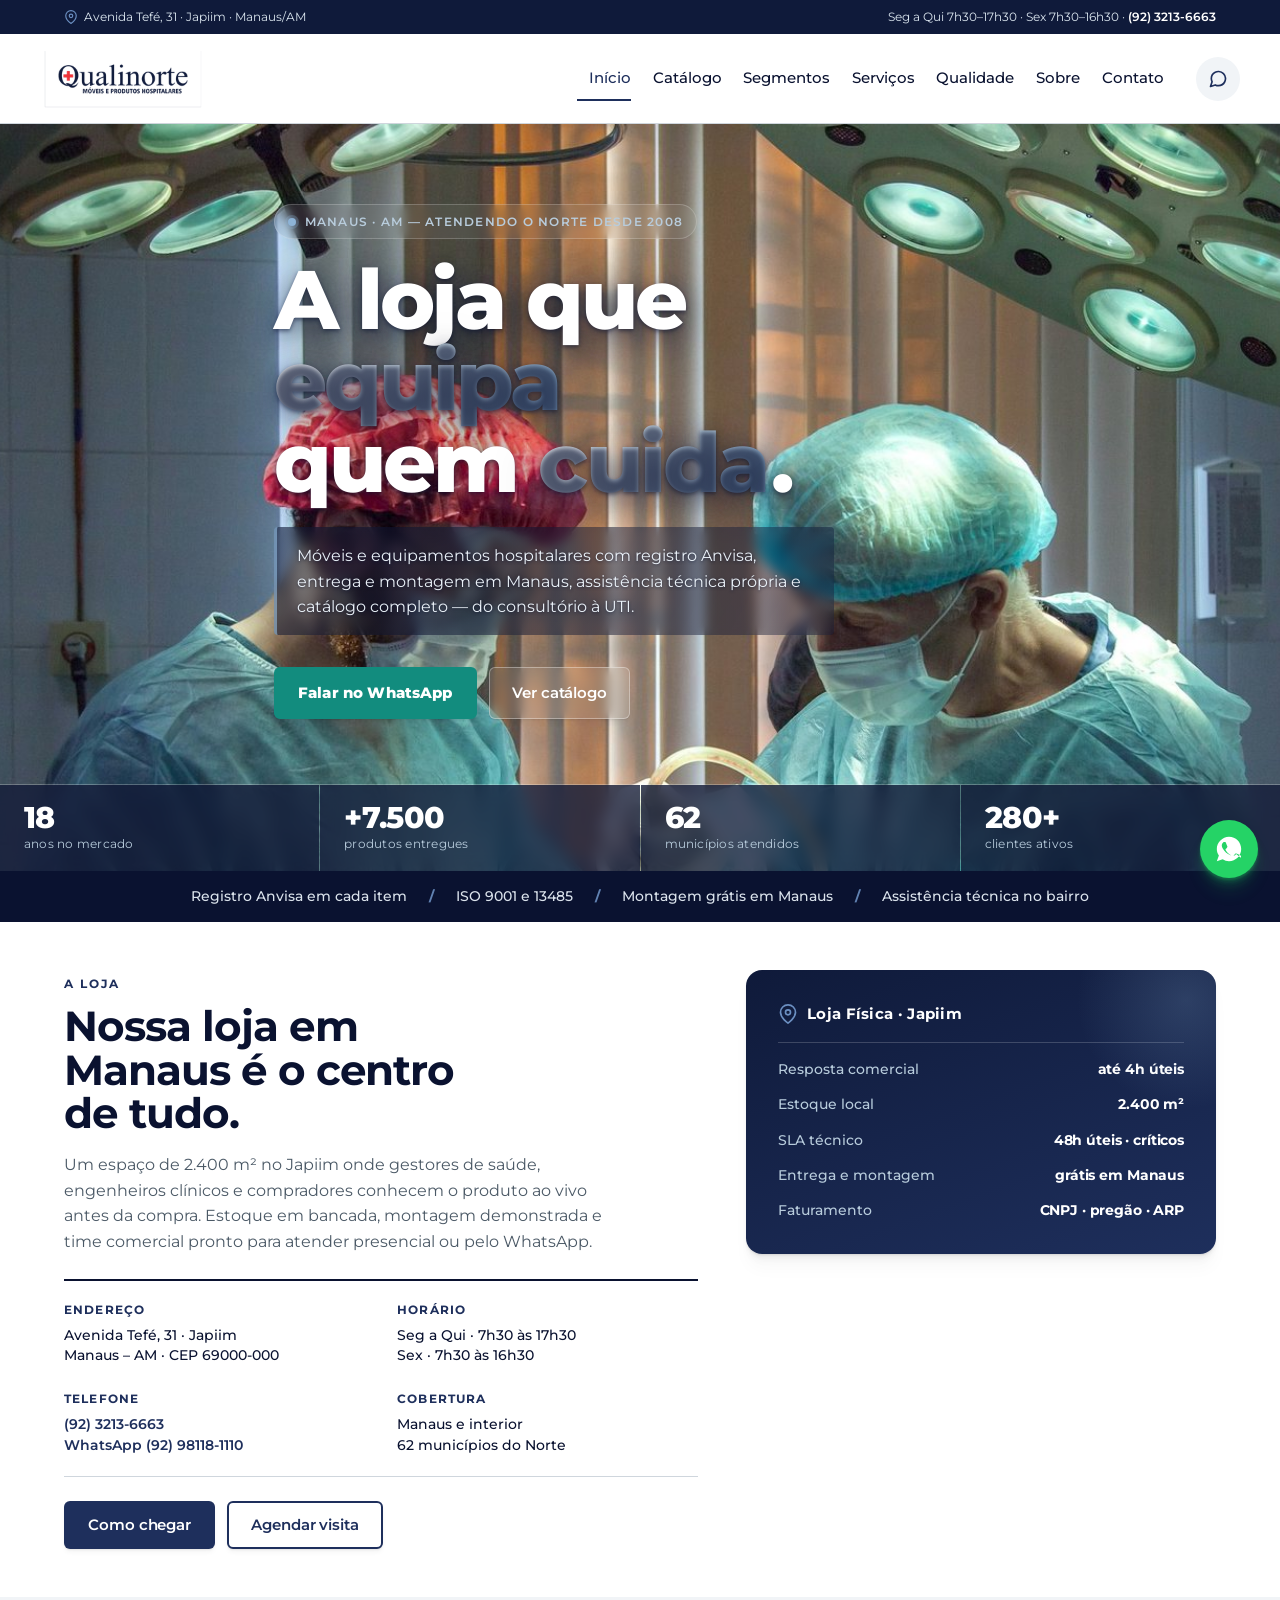
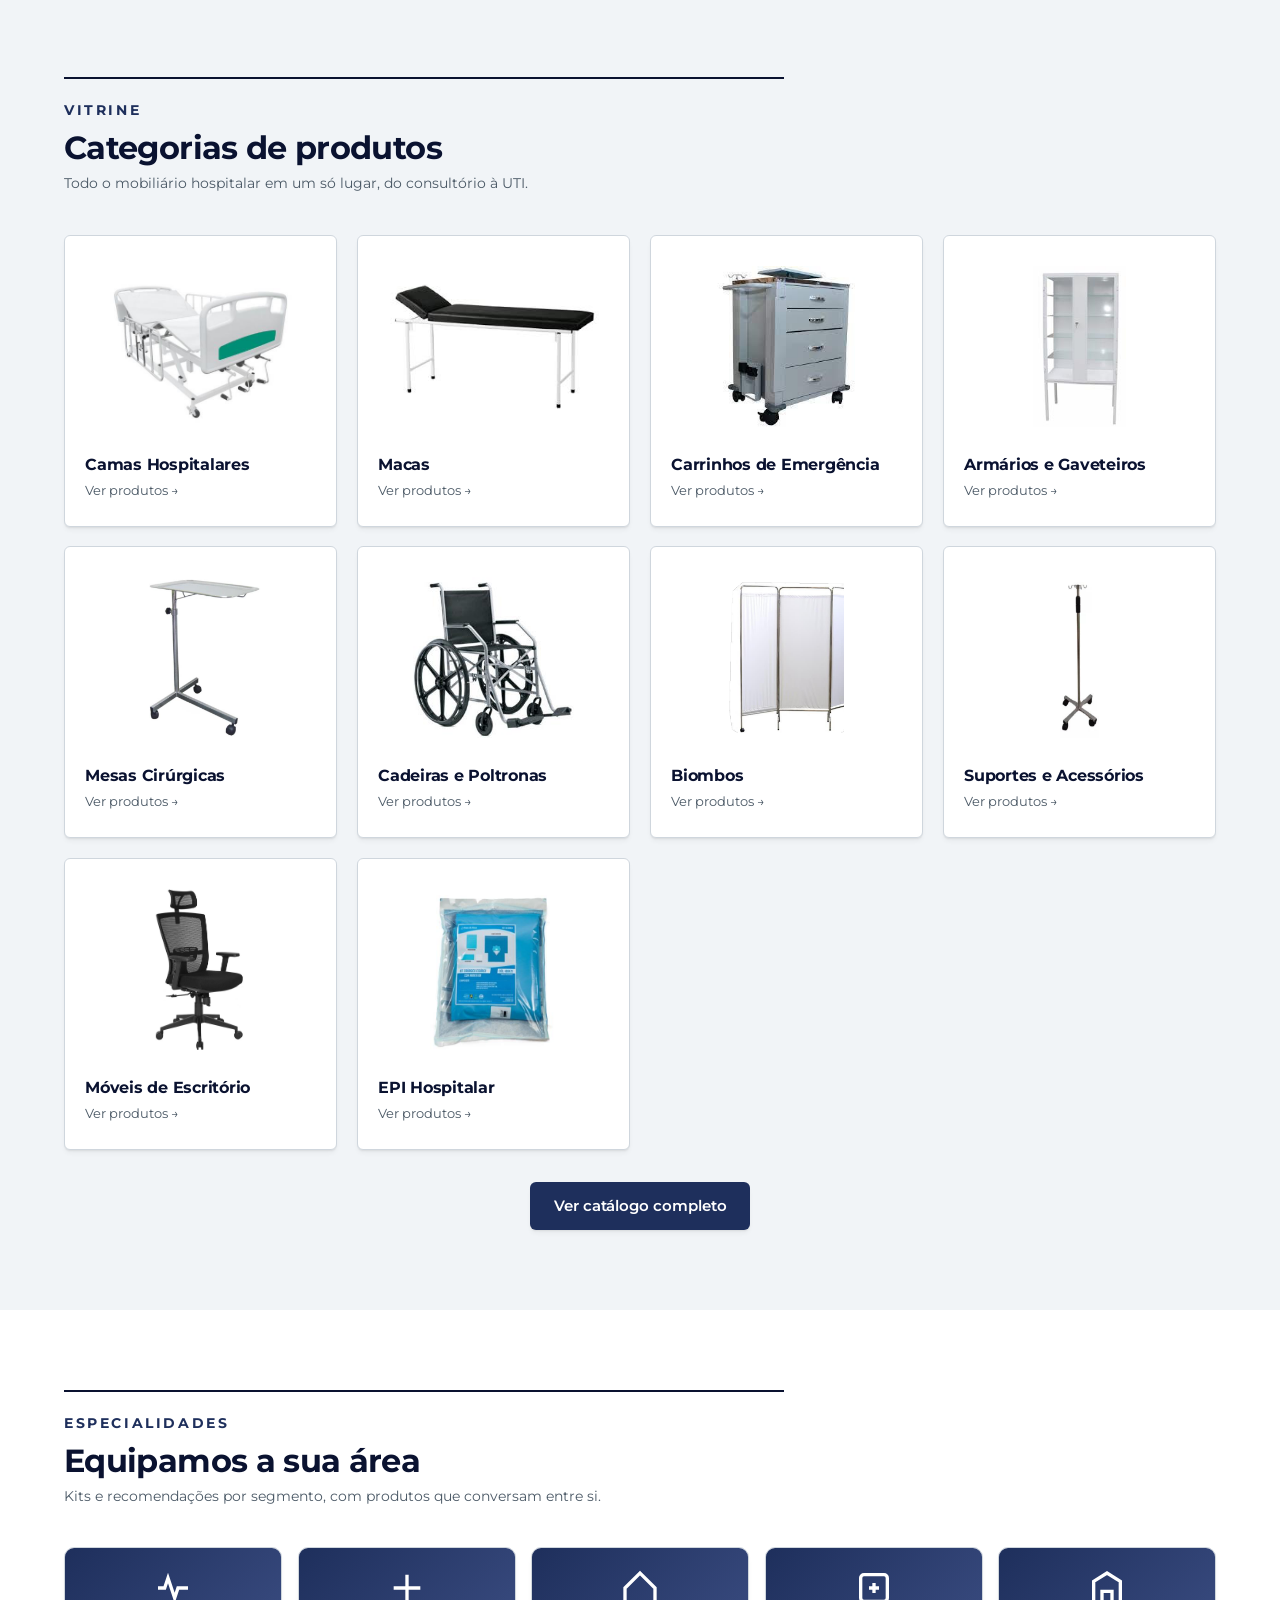
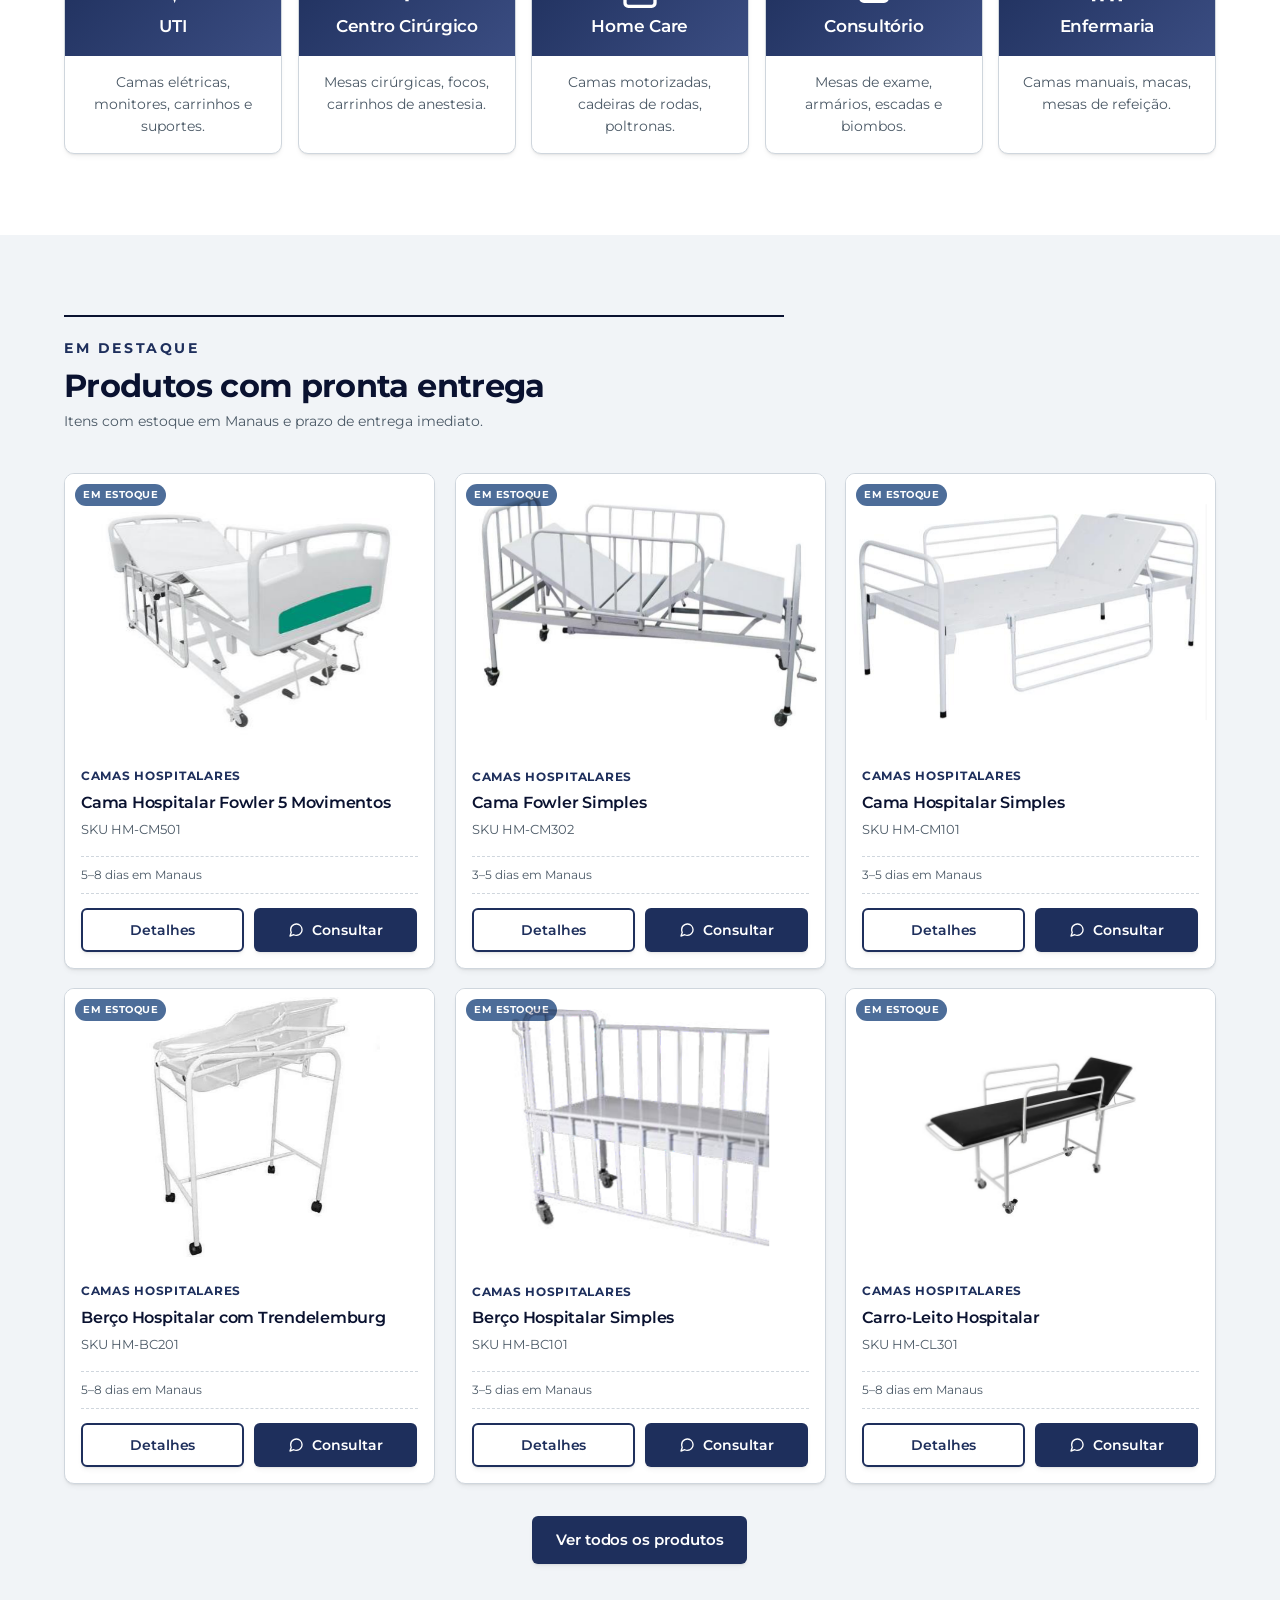
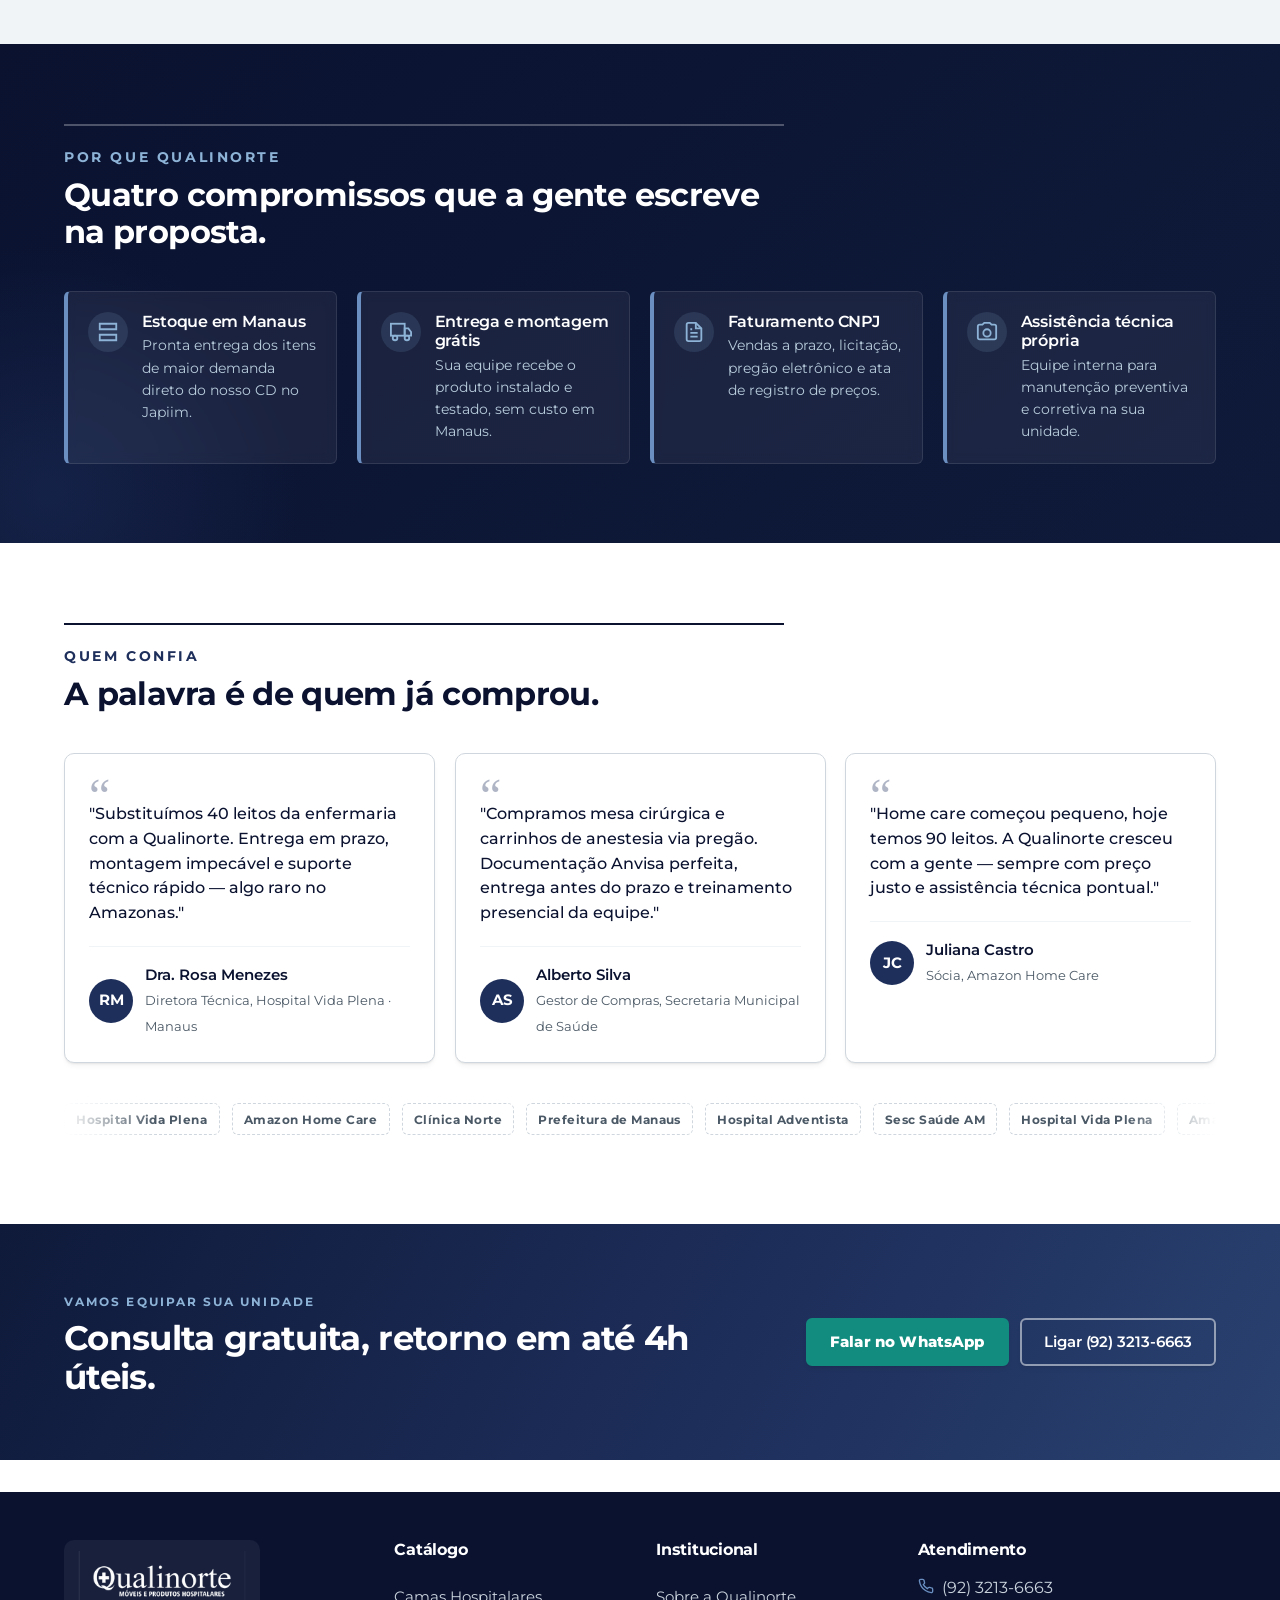
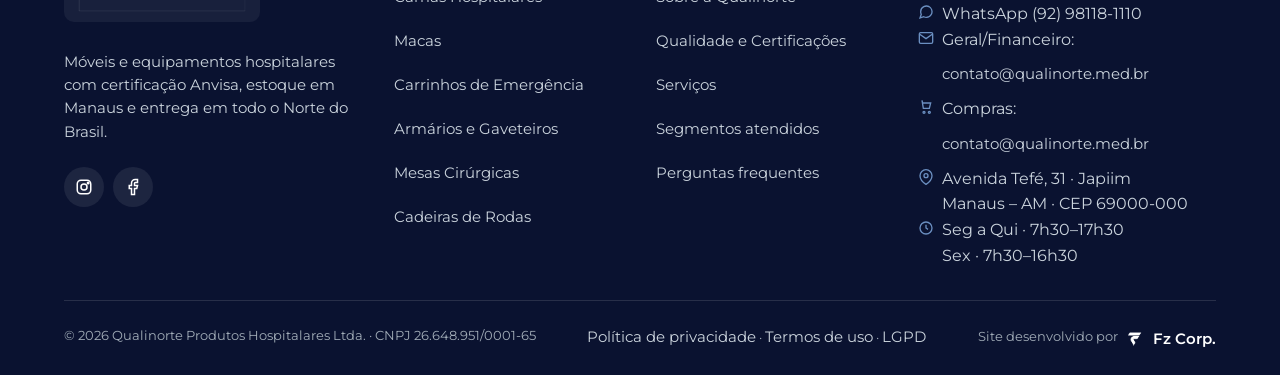
==== index.html @ a14036e8 "feat: site inicial Qualinorte Site institucional da Qualinorte Moveis e Produtos Hospitalares. Basea" ====
<!doctype html>
<html lang="pt-BR">
<head>
<meta charset="utf-8">
<meta name="viewport" content="width=device-width,initial-scale=1">
<title>Qualinorte — Móveis e equipamentos hospitalares em Manaus</title>
<meta name="description" content="Fornecedor de móveis e equipamentos hospitalares certificados Anvisa em Manaus/AM. Camas, macas, carrinhos de emergência, mesas cirúrgicas, cadeiras de rodas. Estoque local, montagem e entrega grátis no AM.">
<meta property="og:title" content="Qualinorte — Móveis e equipamentos hospitalares em Manaus">
<meta property="og:description" content="Catálogo completo, consulta direta por WhatsApp, certificação Anvisa e entrega em todo o Norte.">
<meta property="og:type" content="website">
<link rel="preconnect" href="https://fonts.googleapis.com">
<link rel="preconnect" href="https://fonts.gstatic.com" crossorigin>
<link href="https://fonts.googleapis.com/css2?family=Montserrat:wght@400;500;600;700;800&display=swap" rel="stylesheet">
<link rel="stylesheet" href="assets/css/styles.css?v=16">
<link rel="icon" type="image/x-icon" href="assets/img/favicon.ico">
<link rel="icon" type="image/png" sizes="512x512" href="assets/img/favicon-512.png">
<link rel="apple-touch-icon" sizes="180x180" href="assets/img/apple-touch-icon.png">
<script type="application/ld+json">
{"@context":"https://schema.org","@type":"LocalBusiness","name":"Qualinorte Produtos Hospitalares","image":"https://qualinorte.med.br/assets/img/logo.png","address":{"@type":"PostalAddress","streetAddress":"Avenida Tefé, 31, Japiim","postalCode":"69000-000","addressLocality":"Manaus","addressRegion":"AM","addressCountry":"BR"},"telephone":"+55-92-3213-6663","email":"contato@qualinorte.med.br","taxID":"26.648.951/0001-65","priceRange":"$$","url":"https://qualinorte.med.br"}
</script>
</head>
<body>

<header class="site-header" id="site-header"></header>

<section class="hero-immersive">
  <div class="hero-media" aria-hidden="true">
    <img src="assets/img/hero-medicos.jpg" alt="" width="1280" height="714" fetchpriority="high" decoding="async">
    <div class="hero-scrim"></div>
  </div>
  <div class="container hero-immersive-inner">
    <p class="hero-eyebrow"><span class="dot"></span> Manaus · AM — atendendo o Norte desde 2008</p>
    <h1>
      A loja que <em>equipa</em><br>
      quem <em>cuida</em>.
    </h1>
    <p class="hero-lede">
      Móveis e equipamentos hospitalares com registro Anvisa, entrega e montagem em Manaus,
      assistência técnica própria e catálogo completo — do consultório à UTI.
    </p>
    <div class="hero-ctas">
      <a href="https://wa.me/5592981181110?text=Ol%C3%A1%2C%20gostaria%20de%20um%20atendimento." target="_blank" rel="noopener" class="btn btn-secondary">Falar no WhatsApp</a>
      <a href="produtos.html" class="btn btn-hero-ghost">Ver catálogo</a>
    </div>
  </div>
  <div class="hero-kpis" role="list">
    <div role="listitem"><strong>18</strong><span>anos no mercado</span></div>
    <div role="listitem"><strong>+7.500</strong><span>produtos entregues</span></div>
    <div role="listitem"><strong>62</strong><span>municípios atendidos</span></div>
    <div role="listitem"><strong>280+</strong><span>clientes ativos</span></div>
  </div>
</section>

<section class="trust-bar">
  <div class="container">
    <p class="trust-strip">
      <span>Registro Anvisa em cada item</span>
      <span aria-hidden="true">/</span>
      <span>ISO 9001 e 13485</span>
      <span aria-hidden="true">/</span>
      <span>Montagem grátis em Manaus</span>
      <span aria-hidden="true">/</span>
      <span>Assistência técnica no bairro</span>
    </p>
  </div>
</section>

<section class="section store-showcase">
  <div class="container">
    <div class="store-grid">
      <div class="store-copy">
        <p class="section-eyebrow">A loja</p>
        <h2>Nossa loja em Manaus é o centro de tudo.</h2>
        <p class="store-lead">
          Um espaço de 2.400 m² no Japiim onde gestores de saúde, engenheiros clínicos e
          compradores conhecem o produto ao vivo antes da compra. Estoque em bancada, montagem
          demonstrada e time comercial pronto para atender presencial ou pelo WhatsApp.
        </p>
        <dl class="store-facts">
          <div>
            <dt>Endereço</dt>
            <dd>Avenida Tefé, 31 · Japiim<br>Manaus – AM · CEP 69000-000</dd>
          </div>
          <div>
            <dt>Horário</dt>
            <dd>Seg a Qui · 7h30 às 17h30<br>Sex · 7h30 às 16h30</dd>
          </div>
          <div>
            <dt>Telefone</dt>
            <dd><a href="tel:+559232136663">(92) 3213-6663</a><br><a href="https://wa.me/5592981181110" target="_blank" rel="noopener">WhatsApp (92) 98118-1110</a></dd>
          </div>
          <div>
            <dt>Cobertura</dt>
            <dd>Manaus e interior<br>62 municípios do Norte</dd>
          </div>
        </dl>
        <div class="store-ctas">
          <a href="contato.html" class="btn btn-primary">Como chegar</a>
          <a href="https://wa.me/5592981181110?text=Ol%C3%A1%2C%20gostaria%20de%20agendar%20uma%20visita%20%C3%A0%20loja." target="_blank" rel="noopener" class="btn btn-ghost">Agendar visita</a>
        </div>
      </div>
      <aside class="store-plaque" aria-label="Compromissos comerciais">
        <div class="plaque-header">
          <svg viewBox="0 0 24 24" fill="none" stroke="currentColor" stroke-width="2" aria-hidden="true"><path d="M21 10c0 7-9 13-9 13S3 17 3 10a9 9 0 0 1 18 0z"/><circle cx="12" cy="10" r="3"/></svg>
          <span>Loja Física · Japiim</span>
        </div>
        <ul class="plaque-list">
          <li><span class="pl-label">Resposta comercial</span><span class="pl-value">até 4h úteis</span></li>
          <li><span class="pl-label">Estoque local</span><span class="pl-value">2.400 m²</span></li>
          <li><span class="pl-label">SLA técnico</span><span class="pl-value">48h úteis · críticos</span></li>
          <li><span class="pl-label">Entrega e montagem</span><span class="pl-value">grátis em Manaus</span></li>
          <li><span class="pl-label">Faturamento</span><span class="pl-value">CNPJ · pregão · ARP</span></li>
        </ul>
      </aside>
    </div>
  </div>
</section>

<section class="section section-alt">
  <div class="container">
    <div class="section-header">
      <p class="section-eyebrow">Vitrine</p>
      <h2>Categorias de produtos</h2>
      <p>Todo o mobiliário hospitalar em um só lugar, do consultório à UTI.</p>
    </div>
    <div class="cat-grid" data-render="categories"></div>
    <div class="text-center mt-3"><a href="produtos.html" class="btn btn-primary">Ver catálogo completo</a></div>
  </div>
</section>

<section class="section">
  <div class="container">
    <div class="section-header">
      <p class="section-eyebrow">Especialidades</p>
      <h2>Equipamos a sua área</h2>
      <p>Kits e recomendações por segmento, com produtos que conversam entre si.</p>
    </div>
    <div class="seg-grid">
      <a class="seg-card" href="segmentos.html#uti"><div class="seg-card-header"><svg viewBox="0 0 24 24" fill="none" stroke="currentColor" stroke-width="2"><path d="M3 12h4l2-6 4 12 2-6h6"/></svg><h3>UTI</h3></div><div class="seg-card-body">Camas elétricas, monitores, carrinhos e suportes.</div></a>
      <a class="seg-card" href="segmentos.html#centro-cirurgico"><div class="seg-card-header"><svg viewBox="0 0 24 24" fill="none" stroke="currentColor" stroke-width="2"><path d="M4 12h16M12 4v16"/></svg><h3>Centro Cirúrgico</h3></div><div class="seg-card-body">Mesas cirúrgicas, focos, carrinhos de anestesia.</div></a>
      <a class="seg-card" href="segmentos.html#home-care"><div class="seg-card-header"><svg viewBox="0 0 24 24" fill="none" stroke="currentColor" stroke-width="2"><path d="M3 12l9-9 9 9v9a2 2 0 0 1-2 2H5a2 2 0 0 1-2-2z"/></svg><h3>Home Care</h3></div><div class="seg-card-body">Camas motorizadas, cadeiras de rodas, poltronas.</div></a>
      <a class="seg-card" href="segmentos.html#consultorio"><div class="seg-card-header"><svg viewBox="0 0 24 24" fill="none" stroke="currentColor" stroke-width="2"><rect x="4" y="4" width="16" height="16" rx="2"/><path d="M9 12h6M12 9v6"/></svg><h3>Consultório</h3></div><div class="seg-card-body">Mesas de exame, armários, escadas e biombos.</div></a>
      <a class="seg-card" href="segmentos.html#enfermaria"><div class="seg-card-header"><svg viewBox="0 0 24 24" fill="none" stroke="currentColor" stroke-width="2"><path d="M4 20V8l8-5 8 5v12M9 20v-6h6v6"/></svg><h3>Enfermaria</h3></div><div class="seg-card-body">Camas manuais, macas, mesas de refeição.</div></a>
    </div>
  </div>
</section>

<section class="section section-alt">
  <div class="container">
    <div class="section-header">
      <p class="section-eyebrow">Em destaque</p>
      <h2>Produtos com pronta entrega</h2>
      <p>Itens com estoque em Manaus e prazo de entrega imediato.</p>
    </div>
    <div class="product-grid" data-render="featured"></div>
    <div class="text-center mt-3"><a href="produtos.html" class="btn btn-primary">Ver todos os produtos</a></div>
  </div>
</section>

<section class="section why-band">
  <div class="container">
    <div class="section-header">
      <p class="section-eyebrow section-eyebrow-light">Por que Qualinorte</p>
      <h2 class="h-light">Quatro compromissos que a gente escreve na proposta.</h2>
    </div>
    <div class="diff-grid diff-grid-dark">
      <div class="diff-card"><div class="diff-icon"><svg width="22" height="22" viewBox="0 0 24 24" fill="none" stroke="currentColor" stroke-width="2"><path d="M3 3h18v6H3zM3 15h18v6H3z"/></svg></div><div><h4>Estoque em Manaus</h4><p>Pronta entrega dos itens de maior demanda direto do nosso CD no Japiim.</p></div></div>
      <div class="diff-card"><div class="diff-icon"><svg width="22" height="22" viewBox="0 0 24 24" fill="none" stroke="currentColor" stroke-width="2"><rect x="1" y="3" width="15" height="13"/><path d="M16 8h4l3 4v4h-7z"/><circle cx="5.5" cy="18.5" r="2.5"/><circle cx="18.5" cy="18.5" r="2.5"/></svg></div><div><h4>Entrega e montagem grátis</h4><p>Sua equipe recebe o produto instalado e testado, sem custo em Manaus.</p></div></div>
      <div class="diff-card"><div class="diff-icon"><svg width="22" height="22" viewBox="0 0 24 24" fill="none" stroke="currentColor" stroke-width="2"><path d="M14 2H6a2 2 0 0 0-2 2v16a2 2 0 0 0 2 2h12a2 2 0 0 0 2-2V8z"/><path d="M14 2v6h6M16 13H8M16 17H8M10 9H8"/></svg></div><div><h4>Faturamento CNPJ</h4><p>Vendas a prazo, licitação, pregão eletrônico e ata de registro de preços.</p></div></div>
      <div class="diff-card"><div class="diff-icon"><svg width="22" height="22" viewBox="0 0 24 24" fill="none" stroke="currentColor" stroke-width="2"><path d="M20 4h-3l-2-2H9L7 4H4a2 2 0 0 0-2 2v12a2 2 0 0 0 2 2h16a2 2 0 0 0 2-2V6a2 2 0 0 0-2-2z"/><circle cx="12" cy="13" r="4"/></svg></div><div><h4>Assistência técnica própria</h4><p>Equipe interna para manutenção preventiva e corretiva na sua unidade.</p></div></div>
    </div>
  </div>
</section>

<section class="section">
  <div class="container">
    <div class="section-header">
      <p class="section-eyebrow">Quem confia</p>
      <h2>A palavra é de quem já comprou.</h2>
    </div>
    <div class="test-grid">
      <div class="test-card"><blockquote>"Substituímos 40 leitos da enfermaria com a Qualinorte. Entrega em prazo, montagem impecável e suporte técnico rápido — algo raro no Amazonas."</blockquote><div class="test-author"><div class="avatar">RM</div><div><strong>Dra. Rosa Menezes</strong><span>Diretora Técnica, Hospital Vida Plena · Manaus</span></div></div></div>
      <div class="test-card"><blockquote>"Compramos mesa cirúrgica e carrinhos de anestesia via pregão. Documentação Anvisa perfeita, entrega antes do prazo e treinamento presencial da equipe."</blockquote><div class="test-author"><div class="avatar">AS</div><div><strong>Alberto Silva</strong><span>Gestor de Compras, Secretaria Municipal de Saúde</span></div></div></div>
      <div class="test-card"><blockquote>"Home care começou pequeno, hoje temos 90 leitos. A Qualinorte cresceu com a gente — sempre com preço justo e assistência técnica pontual."</blockquote><div class="test-author"><div class="avatar">JC</div><div><strong>Juliana Castro</strong><span>Sócia, Amazon Home Care</span></div></div></div>
    </div>
    <div class="logo-marquee" aria-label="Clientes atendidos">
      <div class="logo-track">
        <span class="client-logo">Hospital Vida Plena</span>
        <span class="client-logo">Amazon Home Care</span>
        <span class="client-logo">Clínica Norte</span>
        <span class="client-logo">Prefeitura de Manaus</span>
        <span class="client-logo">Hospital Adventista</span>
        <span class="client-logo">Sesc Saúde AM</span>
        <span class="client-logo" aria-hidden="true">Hospital Vida Plena</span>
        <span class="client-logo" aria-hidden="true">Amazon Home Care</span>
        <span class="client-logo" aria-hidden="true">Clínica Norte</span>
        <span class="client-logo" aria-hidden="true">Prefeitura de Manaus</span>
        <span class="client-logo" aria-hidden="true">Hospital Adventista</span>
        <span class="client-logo" aria-hidden="true">Sesc Saúde AM</span>
      </div>
    </div>
  </div>
</section>

<section class="cta-final">
  <div class="container">
    <div class="cta-final-inner">
      <div>
        <p class="section-eyebrow section-eyebrow-light">Vamos equipar sua unidade</p>
        <h2 class="h-light">Consulta gratuita, retorno em até 4h úteis.</h2>
      </div>
      <div class="cta-final-actions">
        <a href="https://wa.me/5592981181110?text=Ol%C3%A1%2C%20gostaria%20de%20um%20atendimento." target="_blank" rel="noopener" class="btn btn-secondary">Falar no WhatsApp</a>
        <a href="tel:+559232136663" class="btn btn-outline">Ligar (92) 3213-6663</a>
      </div>
    </div>
  </div>
</section>

<footer class="site-footer" id="site-footer"></footer>

<script src="assets/js/products.js?v=8"></script>
<script src="assets/js/partials.js?v=7"></script>
<script src="assets/js/main.js?v=9"></script>
</body>
</html>
---- assets/css/styles.css ----
:root {
  --color-primary: #1e2f5c;
  --color-primary-dark: #0f1a3a;
  --color-primary-light: #3b4d82;
  --color-secondary: #6b8fc1;
  --color-secondary-dark: #4d6d99;
  --color-accent-soft: #8db3d6;
  --color-whatsapp: #128C7E;
  --color-whatsapp-dark: #075E54;
  --color-neutral: #cfd6dd;
  --color-neutral-light: #f1f4f7;
  --color-surface: #FFFFFF;
  --color-ink: #0a1230;
  --color-muted: #4b5966;        /* 5.9:1 on white — passes AA */
  --color-muted-light: #a9b3bc;  /* only for large text/lines */
  --color-danger: #b83227;
  --color-success: #256a29;
  /* Layered shadow system — each layer doubles y-offset + blur, decreasing opacity */
  --shadow-1:
    0px 1px 1px 0px rgba(0,0,0,0.04),
    0px 2px 2px 0px rgba(0,0,0,0.035),
    0px 4px 4px 0px rgba(0,0,0,0.030);
  --shadow-2:
    0px 1px 1px 0px rgba(0,0,0,0.045),
    0px 2px 2px 0px rgba(0,0,0,0.040),
    0px 4px 4px 0px rgba(0,0,0,0.035),
    0px 8px 8px 0px rgba(0,0,0,0.028);
  --shadow-3:
    0px 1px 1px 0px rgba(0,0,0,0.050),
    0px 2px 2px 0px rgba(0,0,0,0.045),
    0px 4px 4px 0px rgba(0,0,0,0.040),
    0px 8px 8px 0px rgba(0,0,0,0.032),
    0px 16px 16px 0px rgba(0,0,0,0.025);
  --shadow-4:
    0px 2px 2px 0px rgba(30,47,92,0.060),
    0px 4px 4px 0px rgba(30,47,92,0.050),
    0px 8px 8px 0px rgba(30,47,92,0.040),
    0px 16px 16px 0px rgba(30,47,92,0.032),
    0px 24px 24px 0px rgba(30,47,92,0.024);
  /* Brand-tinted variant for hover on primary/CTA */
  --shadow-brand:
    0px 2px 2px 0px rgba(30,47,92,0.08),
    0px 4px 4px 0px rgba(30,47,92,0.07),
    0px 8px 8px 0px rgba(30,47,92,0.06),
    0px 16px 16px 0px rgba(30,47,92,0.045);
  /* Alias for legacy references */
  --shadow-sm: var(--shadow-1);
  --shadow-md: var(--shadow-2);
  --shadow-lg: var(--shadow-3);
  --radius-sm: 6px;
  --radius-md: 10px;
  --radius-lg: 16px;
  --container: 1200px;
  --font-heading: 'Montserrat', system-ui, sans-serif;
  --font-body: 'Montserrat', system-ui, sans-serif;
  /* Motion system — one curve, one philosophy */
  --ease: cubic-bezier(0.4, 0, 0.2, 1);
  --ease-out: cubic-bezier(0, 0, 0.2, 1);
  --dur-fast: 180ms;
  --dur: 240ms;
  --dur-med: 280ms;
  --dur-slow: 480ms;
  --z-sticky: 100;
  --z-drawer: 200;
  --z-toast: 300;
}

/* ============================================================
   BASE — mobile-first defaults (aplica em qualquer largura)
   ============================================================ */
* { box-sizing: border-box; margin: 0; padding: 0; }
html { scroll-behavior: smooth; -webkit-text-size-adjust: 100%; }
body {
  font-family: var(--font-body);
  color: var(--color-ink);
  background: var(--color-surface);
  line-height: 1.6;
  font-size: 16px;
  -webkit-font-smoothing: antialiased;
  -moz-osx-font-smoothing: grayscale;
  overflow-x: hidden;
  text-rendering: optimizeLegibility;
}
img { max-width: 100%; display: block; height: auto; }
a { color: var(--color-primary); text-decoration: none; transition: color .2s; }
a:hover { color: var(--color-primary-dark); }
h1,h2,h3,h4,h5 {
  font-family: var(--font-heading);
  color: var(--color-ink);
  line-height: 1.2;
  font-weight: 700;
  letter-spacing: -0.015em;
}
/* Type scale: 12 14 16 18 24 32 48 */
h1 { font-size: clamp(1.65rem, 5vw, 3rem); font-weight: 800; letter-spacing: -0.025em; }
h2 { font-size: clamp(1.35rem, 4.5vw, 2rem); margin-bottom: .5rem; font-weight: 700; line-height: 1.15; }
h3 { font-size: 1.06rem; font-weight: 600; }
h4 { font-size: .98rem; font-weight: 600; }
p { color: var(--color-muted); font-size: 1rem; line-height: 1.6; }
small { font-size: .875rem; }
ul { list-style: none; }
button { font-family: inherit; cursor: pointer; border: 0; background: none; }

/* Focus states — WCAG 2.4.7 */
:focus-visible {
  outline: 2px solid var(--color-primary);
  outline-offset: 3px;
  border-radius: 2px;
}
.btn:focus-visible,
.hero .btn-outline:focus-visible { outline-offset: 4px; }
a, button, [role="button"], .cat-card, .seg-card, .product-card { cursor: pointer; }

/* Service icon inside h3 */
.svc-icon {
  width: 22px; height: 22px;
  color: var(--color-primary);
  vertical-align: -4px;
  margin-right: .55rem;
  stroke-linecap: round;
  stroke-linejoin: round;
}

/* Topbar location: SVG aligned inline */
.topbar-loc { display: inline-flex; align-items: center; gap: .35rem; }
.topbar-loc svg { color: var(--color-secondary); }

.container { width: 100%; max-width: var(--container); margin: 0 auto; padding: 0 16px; }
.section { padding: 2rem 0; }
.section-tight { padding: 1.4rem 0; }
.section-alt { background: var(--color-neutral-light); }
.eyebrow { display: none; }
.section-header {
  max-width: 720px;
  margin: 0 0 1.25rem;
  padding-top: 1rem;
  border-top: 2px solid var(--color-ink);
}
.section-header h2 { margin-bottom: .3rem; letter-spacing: -0.02em; }
.section-header p { margin-top: .25rem; font-size: .9rem; }
.section-eyebrow {
  display: inline-block;
  font-size: .72rem;
  font-weight: 700;
  letter-spacing: .18em;
  text-transform: uppercase;
  color: var(--color-primary);
  margin-bottom: .5rem;
}
.section-eyebrow-light { color: #8db3d6; }
.h-light { color: #fff; }

/* Buttons — grandes por padrão, target-tap 48px */
.btn {
  display: inline-flex;
  align-items: center;
  justify-content: center;
  gap: .5rem;
  min-height: 48px;
  padding: .8rem 1.375rem;
  border-radius: var(--radius-sm);
  font-weight: 600;
  font-family: var(--font-heading);
  font-size: .9375rem;
  transition:
    background var(--dur-fast) var(--ease),
    color var(--dur-fast) var(--ease),
    border-color var(--dur-fast) var(--ease),
    box-shadow var(--dur-med) var(--ease),
    transform var(--dur-fast) var(--ease);
  border: 2px solid transparent;
  cursor: pointer;
  text-align: center;
  line-height: 1.2;
  letter-spacing: -0.005em;
  box-shadow: var(--shadow-1);
  will-change: box-shadow, transform;
}
.btn:hover { box-shadow: var(--shadow-2); }
.btn:active { transform: scale(.98); box-shadow: var(--shadow-1); }
.btn-primary:hover { box-shadow: var(--shadow-brand); }
.btn-primary { background: var(--color-primary); color: #fff; }
.btn-primary:hover { background: var(--color-primary-dark); color: #fff; }
.btn-secondary { background: var(--color-whatsapp); color: #fff; font-weight: 800; letter-spacing: .01em; border-color: var(--color-whatsapp); }
.btn-secondary:hover { background: var(--color-whatsapp-dark); color: #fff; border-color: var(--color-whatsapp-dark); }
.btn-ghost { background: #fff; color: var(--color-primary); border-color: var(--color-primary); }
.btn-ghost:hover { background: var(--color-primary); color: #fff; }
.btn-outline { background: transparent; color: #fff; border-color: rgba(255,255,255,.5); }
.btn-outline:hover { background: #fff; color: var(--color-primary); border-color: #fff; }
.btn-sm { min-height: 44px; padding: .55rem 1rem; font-size: .875rem; }
.btn-block { width: 100%; }

/* ============================================================
   HEADER — mobile-first (menu drawer por default)
   ============================================================ */
.site-header {
  background: #fff;
  border-bottom: 1px solid var(--color-neutral);
  position: sticky;
  top: 0;
  z-index: 200;
  padding-top: env(safe-area-inset-top, 0);
}
.topbar { background: var(--color-primary-dark); color: #dbe6ef; font-size: .78rem; padding: .45rem 0; }
.topbar .container {
  display: flex;
  justify-content: center;
  gap: .5rem .9rem;
  flex-wrap: wrap;
  text-align: center;
  align-items: center;
}
.topbar a { color: #fff; font-weight: 600; }
.topbar a:hover { color: var(--color-secondary); }
.header-inner { display: flex; align-items: center; gap: .5rem; padding: .55rem .5rem; }
.logo { display: flex; align-items: center; text-decoration: none; flex: 1; min-width: 0; padding-left: .25rem; }
.logo .logo-full {
  width: auto;
  height: 44px;
  max-width: 100%;
  object-fit: contain;
  display: block;
}
.footer-brand-logo {
  display: inline-flex;
  align-items: center;
  text-decoration: none;
  margin-bottom: .75rem;
  background: rgba(255,255,255,.06);
  padding: .55rem .85rem;
  border-radius: var(--radius-md);
}
.footer-brand-logo .logo-full {
  width: auto;
  height: 52px;
  max-width: 100%;
  object-fit: contain;
  display: block;
  filter: brightness(0) invert(1);
}
.main-nav {
  position: fixed;
  inset: 0 0 0 15%;
  background: #fff;
  flex-direction: column;
  padding: 4.5rem 1.5rem 2rem;
  gap: 0;
  align-items: stretch;
  transform: translateX(100%);
  transition: transform .25s var(--ease);
  box-shadow: -8px 0 32px rgba(0,0,0,.15);
  overflow-y: auto;
  z-index: 110;
  display: flex;
  will-change: transform;
}
.main-nav.open { transform: translateX(0); }
.main-nav a {
  color: var(--color-ink);
  font-weight: 600;
  font-size: 1.0625rem;
  padding: 1rem .25rem;
  position: relative;
  width: 100%;
  border-bottom: 1px solid var(--color-neutral-light);
  min-height: 56px;
  display: flex;
  align-items: center;
  transition: color var(--dur) var(--ease), padding-left var(--dur) var(--ease);
}
.main-nav a:hover, .main-nav a:active, .main-nav a.active { color: var(--color-primary); padding-left: .75rem; }
.header-actions { display: flex; gap: .35rem; align-items: center; }
.icon-btn {
  display: inline-flex;
  align-items: center;
  justify-content: center;
  width: 44px;
  height: 44px;
  border-radius: 50%;
  color: var(--color-primary);
  background: var(--color-neutral-light);
  position: relative;
  transition: background var(--dur) var(--ease), color var(--dur) var(--ease);
  flex-shrink: 0;
}
.icon-btn:hover, .icon-btn:active { background: var(--color-primary); color: #fff; }
.icon-btn .badge {
  position: absolute; top: -2px; right: -2px;
  background: var(--color-secondary-dark); color: #fff;
  font-size: .65rem; min-width: 18px; height: 18px;
  border-radius: 9px; display: flex; align-items: center; justify-content: center;
  padding: 0 4px; font-weight: 700;
}
.menu-toggle { display: inline-flex; }

/* ============================================================
   HERO — editorial split, no gradient wash
   ============================================================ */
.hero {
  background: #ffffff;
  color: var(--color-ink);
  padding: 1.75rem 0 2.25rem;
  position: relative;
  border-bottom: 1px solid var(--color-neutral);
}
.hero-grid {
  position: relative;
  display: flex;
  flex-direction: column;
  gap: 1.25rem;
}
.hero-body { max-width: 640px; min-width: 0; }
.hero-locator {
  font-size: .78rem;
  color: var(--color-primary);
  margin-bottom: .7rem;
  font-weight: 600;
  letter-spacing: 0;
  text-transform: none;
}
.hero h1 {
  color: var(--color-ink);
  margin-bottom: .75rem;
  font-size: clamp(1.55rem, 6.2vw, 3.6rem);
  font-weight: 800;
  letter-spacing: -0.02em;
  line-height: 1.1;
  word-break: break-word;
}
.hero-lede {
  color: var(--color-muted);
  font-size: .95rem;
  margin-bottom: 1.1rem;
  max-width: 560px;
  line-height: 1.5;
}
.hero .btn-outline {
  color: var(--color-primary);
  border-color: var(--color-primary);
}
.hero .btn-outline:hover { background: var(--color-primary); color: #fff; }
.hero-visual { display: flex; flex-direction: column; gap: 1.25rem; }
.hero-storefront {
  margin: 0;
  position: relative;
  background: var(--color-ink);
}
.hero-storefront img {
  width: 100%;
  height: auto;
  display: block;
  object-fit: cover;
  aspect-ratio: 16 / 9;
}
.hero-storefront figcaption {
  position: absolute;
  left: 0; right: 0; bottom: 0;
  padding: .7rem 1rem;
  background: linear-gradient(0deg, rgba(15,39,64,.92), rgba(15,39,64,.55) 70%, transparent);
  color: #fff;
  font-size: .78rem;
  font-weight: 600;
  letter-spacing: 0;
}
.hero-plaque {
  border-top: 2px solid var(--color-ink);
  padding-top: .8rem;
}
.hero-plaque dl {
  display: grid;
  grid-template-columns: repeat(2, minmax(0, 1fr));
  gap: .7rem .9rem;
}
.hero-plaque dl > div { border-top: 1px solid var(--color-neutral); padding-top: .45rem; min-width: 0; }
.hero-plaque dt {
  font-size: .72rem;
  color: var(--color-muted);
  margin-bottom: .2rem;
  font-weight: 500;
  line-height: 1.25;
}
.hero-plaque dd {
  font-family: var(--font-heading);
  font-weight: 700;
  color: var(--color-ink);
  font-size: .92rem;
  letter-spacing: -0.01em;
  line-height: 1.2;
}
.hero-badges { display: none; }
.hero-badges span {
  background: rgba(255,255,255,.14);
  border: 1px solid rgba(255,255,255,.25);
  padding: .3rem .65rem;
  border-radius: 999px;
  font-size: .72rem;
  font-weight: 600;
  color: #fff;
}
.hero-ctas { display: flex; gap: .75rem; flex-wrap: wrap; }
.hero-ctas .btn { flex: 1 1 auto; min-width: 140px; min-height: 52px; }
.hero-visual { position: relative; }
.hero-visual .visual-card {
  background: rgba(255,255,255,.08);
  backdrop-filter: blur(10px);
  border: 1px solid rgba(255,255,255,.15);
  border-radius: var(--radius-lg);
  padding: 1.25rem;
}
.hero-stats { display: grid; grid-template-columns: repeat(3,1fr); gap: .5rem; margin-top: 1.25rem; }
.hero-stat { text-align: center; padding: .75rem .3rem; background: rgba(255,255,255,.08); border-radius: var(--radius-sm); }
.hero-stat strong { display: block; font-family: var(--font-heading); font-size: 1.5rem; font-weight: 800; color: #fff; }
.hero-stat span { color: #b8ccdc; font-size: .7rem; }

/* ============================================================
   TRUST BAR — coluna no mobile
   ============================================================ */
.trust-bar {
  background: var(--color-ink);
  padding: .875rem 0;
  color: #dbe3ec;
  overflow: hidden;
}
.trust-strip {
  display: flex;
  justify-content: center;
  align-items: center;
  flex-wrap: wrap;
  gap: .5rem 1.375rem;
  font-size: .875rem;
  color: #dbe3ec;
  margin: 0;
  font-weight: 500;
  text-align: center;
  letter-spacing: 0;
}
.trust-strip span[aria-hidden] {
  color: var(--color-secondary);
  font-weight: 700;
  opacity: .9;
}

/* ============================================================
   CATEGORY / SEGMENT / DIFF cards — 1 col mobile
   ============================================================ */
.cat-grid { display: grid; grid-template-columns: repeat(2, minmax(0, 1fr)); gap: .625rem; }
.cat-grid > * { min-width: 0; }
.cat-card {
  background: #fff;
  border: 1px solid var(--color-neutral);
  border-radius: var(--radius-sm);
  padding: .95rem .75rem;
  text-align: left;
  box-shadow: var(--shadow-1);
  transition:
    border-color var(--dur) var(--ease),
    background var(--dur) var(--ease),
    box-shadow var(--dur-med) var(--ease),
    transform var(--dur-med) var(--ease);
  text-decoration: none;
  color: inherit;
  display: flex;
  flex-direction: column;
  gap: .35rem;
  align-items: flex-start;
  min-width: 0;
  will-change: transform, box-shadow;
}
.cat-card:hover {
  border-color: var(--color-primary);
  background: #fff;
  box-shadow: var(--shadow-2);
  transform: translateY(-3px);
}
.cat-card .cat-icon {
  width: 100%;
  aspect-ratio: 4 / 3;
  background: var(--color-neutral-light);
  border-radius: var(--radius-sm);
  display: flex; align-items: center; justify-content: center;
  color: var(--color-primary);
  flex-shrink: 0;
  margin-bottom: .5rem;
  overflow: hidden;
}
.cat-card .cat-icon svg { width: 45%; height: 45%; }
.cat-card .cat-icon-photo { background: #fff; padding: .4rem; }
.cat-card .cat-icon-photo img {
  width: 100%; height: 100%;
  object-fit: contain;
  mix-blend-mode: multiply;
  transition: transform var(--dur-med) var(--ease);
}
.cat-card:hover .cat-icon-photo img { transform: scale(1.05); }
.cat-card h3 { font-size: .88rem; margin-bottom: .1rem; line-height: 1.2; font-weight: 700; word-break: break-word; }
.cat-card span { font-size: .7rem; color: var(--color-muted); letter-spacing: 0; }

.seg-grid { display: grid; grid-template-columns: minmax(0, 1fr); gap: .75rem; }
.seg-grid > * { min-width: 0; }
.seg-card {
  background: #fff;
  border: 1px solid var(--color-neutral);
  border-radius: var(--radius-md);
  overflow: hidden;
  text-decoration: none;
  color: inherit;
  box-shadow: var(--shadow-1);
  transition:
    transform var(--dur-med) var(--ease),
    box-shadow var(--dur-med) var(--ease),
    border-color var(--dur) var(--ease);
  display: flex;
  align-items: center;
  will-change: transform, box-shadow;
}
.seg-card:hover {
  transform: translateY(-4px);
  box-shadow: var(--shadow-3);
  border-color: var(--color-primary);
}
.seg-card-header {
  background: linear-gradient(135deg, var(--color-primary), var(--color-primary-light));
  color: #fff;
  padding: 1rem;
  text-align: center;
  display: flex;
  flex-direction: column;
  align-items: center;
  min-width: 110px;
}
.seg-card-header svg { width: 32px; height: 32px; margin-bottom: .35rem; }
.seg-card h3 { color: #fff; font-size: .95rem; }
.seg-card-body { padding: .85rem 1rem; font-size: .82rem; color: var(--color-muted); flex: 1; }

.diff-grid { display: grid; grid-template-columns: minmax(0, 1fr); gap: .85rem; }
.diff-grid > * { min-width: 0; }
.diff-card {
  display: flex;
  gap: .85rem;
  align-items: flex-start;
  padding: 1.1rem;
  background: #fff;
  border-left: 4px solid var(--color-secondary);
  border-radius: var(--radius-sm);
  box-shadow: var(--shadow-sm);
}
.diff-card .diff-icon {
  flex-shrink: 0; width: 40px; height: 40px;
  background: var(--color-neutral-light);
  border-radius: 50%;
  display: flex; align-items: center; justify-content: center;
  color: var(--color-primary);
}
.diff-card h4 { font-family: var(--font-heading); font-size: .95rem; margin-bottom: .2rem; color: var(--color-ink); }
.diff-card p { font-size: .82rem; margin: 0; }

/* ============================================================
   TESTIMONIALS
   ============================================================ */
.test-grid { display: grid; grid-template-columns: 1fr; gap: 1rem; }
.test-card {
  background: #fff;
  padding: 1.5rem;
  border-radius: var(--radius-md);
  border: 1px solid var(--color-neutral);
  box-shadow: var(--shadow-1);
  transition:
    border-color var(--dur) var(--ease),
    box-shadow var(--dur-med) var(--ease),
    transform var(--dur-med) var(--ease);
  will-change: transform, box-shadow;
}
.test-card:hover {
  border-color: var(--color-primary);
  box-shadow: var(--shadow-2);
  transform: translateY(-3px);
}
.test-card blockquote {
  color: var(--color-ink);
  margin-bottom: 1.25rem;
  line-height: 1.55;
  font-size: 1rem;
  font-weight: 500;
  position: relative;
  padding-top: 1.5rem;
}
.test-card blockquote::before {
  content: '“';
  position: absolute;
  top: -.4rem;
  left: 0;
  font-size: 3rem;
  color: var(--color-primary);
  line-height: 1;
  font-family: Georgia, 'Times New Roman', serif;
  opacity: .35;
}
.test-author { display: flex; align-items: center; gap: .75rem; padding-top: 1rem; border-top: 1px solid var(--color-neutral-light); }
.test-author .avatar {
  width: 44px; height: 44px;
  border-radius: 50%;
  background: var(--color-primary);
  display: flex; align-items: center; justify-content: center;
  font-family: var(--font-heading);
  font-weight: 700;
  color: #fff;
  font-size: .95rem;
  flex-shrink: 0;
}
.test-author strong { display: block; font-size: .9375rem; color: var(--color-ink); font-weight: 600; }
.test-author span { font-size: .8125rem; color: var(--color-muted); }
.logo-strip {
  display: flex;
  justify-content: center;
  gap: .5rem;
  flex-wrap: wrap;
  margin-top: 2rem;
  opacity: .8;
}
.logo-strip .client-logo,
.logo-marquee .client-logo {
  font-family: var(--font-heading);
  font-weight: 700;
  color: var(--color-muted);
  font-size: .75rem;
  letter-spacing: .04em;
  padding: .35rem .7rem;
  border: 1px dashed var(--color-neutral);
  border-radius: var(--radius-sm);
  white-space: nowrap;
  flex-shrink: 0;
}

/* Rotating marquee for client hospitals */
.logo-marquee {
  overflow: hidden;
  margin-top: 2rem;
  padding: .5rem 0;
  position: relative;
  -webkit-mask-image: linear-gradient(90deg, transparent 0, #000 8%, #000 92%, transparent 100%);
          mask-image: linear-gradient(90deg, transparent 0, #000 8%, #000 92%, transparent 100%);
}
.logo-track {
  display: flex;
  gap: .75rem;
  width: max-content;
  animation: logoScroll 32s linear infinite;
  will-change: transform;
}
.logo-marquee:hover .logo-track { animation-play-state: paused; }
@keyframes logoScroll {
  from { transform: translateX(0); }
  to   { transform: translateX(-50%); }
}
@media (prefers-reduced-motion: reduce) {
  .logo-track { animation: none; }
}

/* Third card centered when card-grid-2 receives 3 items */
@media (min-width: 640px) {
  .grid-third-center > :nth-child(3):last-child {
    grid-column: 1 / -1;
    max-width: calc(50% - .625rem);
    justify-self: center;
    width: 100%;
  }
}

/* ============================================================
   NUMBERS BAND
   ============================================================ */
.numbers-band { background: var(--color-primary); color: #fff; }
.numbers-grid {
  display: grid;
  grid-template-columns: repeat(2,1fr);
  gap: 1.25rem;
  text-align: center;
  padding: 2rem 0;
}
.num-item strong {
  display: block;
  font-family: var(--font-heading);
  font-size: clamp(1.6rem, 6vw, 3rem);
  font-weight: 800;
  color: #fff;
  line-height: 1.1;
}
.num-item span { color: #dbe5ee; font-size: .875rem; letter-spacing: 0; }

/* ============================================================
   CATALOG / PRODUCT GRID — mobile 1 col
   ============================================================ */
.catalog-layout { display: flex; flex-direction: column; gap: 1rem; align-items: stretch; }
.filters {
  background: #fff;
  border: 1px solid var(--color-neutral);
  border-radius: var(--radius-md);
  padding: 1rem;
  position: relative;
  top: auto;
}
.filters-toggle {
  width: 100%; min-height: 48px;
  display: flex; justify-content: space-between; align-items: center;
  padding: 0 .25rem;
  font-family: var(--font-heading); font-weight: 700;
  color: var(--color-primary);
}
.filters-body { display: none; margin-top: 1rem; }
.filters.open .filters-body { display: block; }
.filters-toggle::after { content: '▾'; font-size: 1.1rem; transition: transform .2s; }
.filters.open .filters-toggle::after { transform: rotate(180deg); }
.filters h4 {
  font-size: .88rem; margin: .85rem 0 .4rem;
  padding-top: .85rem;
  border-top: 1px solid var(--color-neutral-light);
}
.filters h4:first-of-type { margin-top: 0; padding-top: 0; border-top: 0; }
.filters label {
  display: flex; align-items: center; gap: .625rem;
  font-size: .9375rem; color: var(--color-ink);
  padding: .625rem .35rem;
  cursor: pointer;
  min-height: 44px;
  border-radius: var(--radius-sm);
  transition: background var(--dur) var(--ease);
}
.filters label:hover, .filters label:active { background: var(--color-neutral-light); }
.filters input[type=checkbox] { accent-color: var(--color-primary); width: 20px; height: 20px; flex-shrink: 0; }
.filters input[type=search] { width: 100%; padding: .875rem 1rem; border: 1px solid var(--color-neutral); border-radius: var(--radius-sm); font-family: inherit; font-size: 16px; min-height: 48px; }
.catalog-toolbar {
  display: flex;
  justify-content: space-between;
  align-items: center;
  margin-bottom: 1rem;
  flex-wrap: wrap;
  gap: .5rem;
}
.catalog-toolbar select {
  padding: .5rem .7rem;
  border: 1px solid var(--color-neutral);
  border-radius: var(--radius-sm);
  font-family: inherit;
  font-size: .88rem;
  background: #fff;
  min-height: 40px;
}
.product-grid { display: grid; grid-template-columns: minmax(0, 1fr); gap: 1rem; }
.product-grid > * { min-width: 0; }
.product-card {
  background: #fff;
  border: 1px solid var(--color-neutral);
  border-radius: var(--radius-md);
  overflow: hidden;
  display: flex;
  flex-direction: column;
  box-shadow: var(--shadow-1);
  transition:
    border-color var(--dur) var(--ease),
    box-shadow var(--dur-med) var(--ease),
    transform var(--dur-med) var(--ease);
  will-change: transform, box-shadow;
}
.product-card:hover {
  border-color: var(--color-primary);
  box-shadow: var(--shadow-3);
  transform: translateY(-4px);
}
.product-card .product-image {
  aspect-ratio: 4/3;
  background: var(--color-neutral-light);
  display: flex; align-items: center; justify-content: center;
  color: var(--color-primary);
  position: relative;
  overflow: hidden;
}
.product-card .product-image svg { width: 55%; height: 55%; }
.product-card .product-image-photo { background: #ffffff; padding: .5rem; }
.product-card .product-image-photo img {
  width: 100%; height: 100%;
  object-fit: contain;
  mix-blend-mode: multiply;
  transition: transform var(--dur-med) var(--ease);
}
.product-card:hover .product-image-photo img { transform: scale(1.04); }
.product-badge {
  position: absolute; top: 10px; left: 10px;
  background: var(--color-secondary-dark);
  color: #fff; font-size: .65rem;
  padding: .18rem .5rem; border-radius: 999px;
  font-weight: 700; letter-spacing: .05em;
  text-transform: uppercase;
}
.product-body { padding: 1rem; display: flex; flex-direction: column; flex: 1; }
.product-cat { font-size: .75rem; color: var(--color-primary); font-weight: 700; text-transform: uppercase; letter-spacing: .06em; }
.product-body h3 { font-size: 1.0625rem; margin: .375rem 0; line-height: 1.3; }
.product-sku { font-size: .8125rem; color: var(--color-muted); margin-bottom: .5rem; }
.product-meta {
  display: flex; justify-content: space-between;
  font-size: .8125rem; color: var(--color-muted);
  margin: .5rem 0 .875rem;
  padding: .5rem 0;
  border-top: 1px dashed var(--color-neutral);
  border-bottom: 1px dashed var(--color-neutral);
  gap: .5rem;
  flex-wrap: wrap;
}
.product-actions { display: flex; gap: .625rem; margin-top: auto; }
.product-actions .btn { flex: 1; min-width: 0; }

/* ============================================================
   PRODUCT DETAIL
   ============================================================ */
.product-detail { display: flex; flex-direction: column; gap: 1.5rem; align-items: stretch; }
.product-gallery {
  background: var(--color-neutral-light);
  border-radius: var(--radius-md);
  aspect-ratio: 4/3;
  display: flex; align-items: center; justify-content: center;
  color: var(--color-primary);
  overflow: hidden;
  padding: 1rem;
}
.product-gallery svg { width: 55%; height: 55%; }
.product-gallery-photo { background: #ffffff; border: 1px solid var(--color-neutral); }
.product-gallery-photo img {
  width: 100%; height: 100%;
  object-fit: contain;
  mix-blend-mode: multiply;
}
.product-info h1 { font-size: clamp(1.5rem, 5vw, 2.4rem); margin-bottom: .35rem; }
.product-info .product-cat { font-size: .78rem; margin-bottom: .3rem; }
.product-info .product-sku { margin-bottom: 1rem; }
.spec-table { width: 100%; border-collapse: collapse; margin: 1.25rem 0; font-size: .88rem; }
.spec-table tr { border-bottom: 1px solid var(--color-neutral-light); }
.spec-table td { padding: .6rem .35rem; }
.spec-table td:first-child { color: var(--color-muted); font-weight: 500; width: 42%; }
.spec-table td:last-child { color: var(--color-ink); font-weight: 500; }

/* ============================================================
   FORMS — inputs 16px+ evita zoom no iOS
   ============================================================ */
form.stack { display: flex; flex-direction: column; gap: .95rem; }
.form-row { display: grid; grid-template-columns: 1fr; gap: .95rem; }
.form-field { display: flex; flex-direction: column; gap: .35rem; }
.form-field label { font-size: .85rem; font-weight: 600; color: var(--color-ink); }
.form-field input,
.form-field select,
.form-field textarea {
  padding: .8rem .85rem;
  border: 1px solid var(--color-neutral);
  border-radius: var(--radius-sm);
  font-family: inherit;
  font-size: 16px;
  background: #fff;
  color: var(--color-ink);
  transition:
    border-color var(--dur-fast) var(--ease),
    box-shadow var(--dur-fast) var(--ease),
    background var(--dur-fast) var(--ease);
  min-height: 48px;
}
.form-field input:hover,
.form-field select:hover,
.form-field textarea:hover { border-color: var(--color-primary-light); }
.form-field input:focus,
.form-field select:focus,
.form-field textarea:focus {
  outline: none;
  border-color: var(--color-primary);
  box-shadow:
    0 0 0 4px rgba(30,47,92,.12),
    0 0 0 1px rgba(30,47,92,.35);
}
.form-field textarea { resize: vertical; min-height: 110px; }
.form-hint { font-size: .78rem; color: var(--color-muted); }

/* ============================================================
   GENERIC CARDS / GRIDS
   ============================================================ */
.card {
  background: #fff;
  border-radius: var(--radius-md);
  padding: 1.25rem;
  box-shadow: var(--shadow-1);
  border: 1px solid var(--color-neutral-light);
  transition:
    box-shadow var(--dur-med) var(--ease),
    transform var(--dur-med) var(--ease),
    border-color var(--dur) var(--ease);
}
.card:hover {
  box-shadow: var(--shadow-2);
  border-color: var(--color-neutral);
  transform: translateY(-2px);
}
.card-grid-2, .card-grid-3 { display: grid; grid-template-columns: 1fr; gap: 1rem; }
.icon-bullet { display: flex; gap: .7rem; align-items: flex-start; margin-bottom: 1rem; }
.icon-bullet svg { color: var(--color-secondary-dark); flex-shrink: 0; margin-top: 3px; }
.icon-bullet strong { display: block; color: var(--color-ink); font-family: var(--font-heading); font-size: .95rem; }
.icon-bullet span { font-size: .85rem; color: var(--color-muted); }

/* Breadcrumb */
.breadcrumb {
  padding: .875rem 0;
  font-size: .875rem;
  color: var(--color-muted);
  overflow-x: auto;
  white-space: nowrap;
  min-height: 44px;
  display: flex;
  align-items: center;
  -webkit-overflow-scrolling: touch;
  scrollbar-width: none;
}
.breadcrumb::-webkit-scrollbar { display: none; }
.breadcrumb a {
  color: var(--color-muted);
  padding: .375rem .25rem;
  display: inline-block;
  transition: color var(--dur) var(--ease);
}
.breadcrumb a:hover, .breadcrumb a:active { color: var(--color-primary); }
.breadcrumb .sep { margin: 0 .35rem; color: var(--color-muted-light); }

/* Page hero */
.page-hero {
  background: linear-gradient(135deg, #0a1230, #1e2f5c);
  color: #fff;
  padding: 2rem 0 2.25rem;
}
.page-hero h1 { color: #fff; }
.page-hero p { color: #cfe0ec; max-width: 720px; margin-top: .6rem; font-size: .95rem; }

/* ============================================================
   FOOTER
   ============================================================ */
.site-footer {
  background: var(--color-ink);
  color: #cad3dc;
  padding: 3rem 0 1.5rem;
  margin-top: 2rem;
}
.footer-grid { display: grid; grid-template-columns: 1fr; gap: 2rem; margin-bottom: 2rem; }
.site-footer h4 { color: #fff; font-family: var(--font-heading); font-size: 1rem; margin-bottom: 1rem; font-weight: 700; }
.site-footer ul li { margin-bottom: 0; }
.site-footer ul li a { display: inline-flex; align-items: center; min-height: 44px; padding: .35rem 0; }
.site-footer a { color: #cad3dc; font-size: .9375rem; transition: color var(--dur) var(--ease); }
.site-footer a:active { color: var(--color-secondary); }
.site-footer a:hover { color: #fff; }
.footer-brand p { color: #cad3dc; font-size: .9375rem; margin-top: 1rem; max-width: 320px; line-height: 1.55; }
.footer-brand .logo-name { color: #fff; }
.footer-brand .logo-sub { color: #cad3dc; }
.footer-contact li { display: flex; align-items: flex-start; gap: .55rem; }
.footer-contact svg { color: var(--color-secondary); flex-shrink: 0; margin-top: 3px; }
.footer-bottom {
  border-top: 1px solid rgba(255,255,255,.12);
  padding-top: 1.5rem;
  display: flex;
  flex-direction: column;
  gap: .625rem;
  font-size: .8125rem;
  color: #a2adb8;
  text-align: center;
  line-height: 1.55;
}
.footer-social { display: flex; gap: .55rem; }
.footer-social a {
  width: 40px; height: 40px;
  background: rgba(255,255,255,.08);
  border-radius: 50%;
  display: inline-flex; align-items: center; justify-content: center;
  color: #fff;
}
.footer-social a:hover { background: var(--color-primary); }
.fz-credit a {
  display: inline-flex;
  align-items: center;
  gap: .4rem;
  color: #fff;
  font-weight: 600;
  vertical-align: middle;
}
.fz-credit img {
  width: 26px;
  height: 26px;
  object-fit: contain;
  display: inline-block;
}
.fz-credit a:hover { color: var(--color-secondary); }

/* ============================================================
   WHATSAPP FLOAT + STICKY BOTTOM ACTION BAR (mobile)
   ============================================================ */
.wa-float {
  position: fixed;
  right: 16px;
  bottom: 88px;
  z-index: 90;
  background: #25d366;
  color: #fff;
  width: 54px; height: 54px;
  border-radius: 50%;
  display: none; align-items: center; justify-content: center;
  box-shadow:
    0px 2px 2px 0px rgba(37,211,102,0.20),
    0px 4px 4px 0px rgba(37,211,102,0.16),
    0px 8px 8px 0px rgba(37,211,102,0.12),
    0px 16px 16px 0px rgba(37,211,102,0.08);
  transition:
    transform var(--dur-med) var(--ease),
    box-shadow var(--dur-med) var(--ease);
}
.wa-float:hover {
  transform: translateY(-2px) scale(1.04);
  color: #fff;
  box-shadow:
    0px 2px 2px 0px rgba(37,211,102,0.28),
    0px 4px 4px 0px rgba(37,211,102,0.22),
    0px 8px 8px 0px rgba(37,211,102,0.16),
    0px 16px 16px 0px rgba(37,211,102,0.11),
    0px 24px 24px 0px rgba(37,211,102,0.08);
}
.wa-float:active { transform: scale(.96); }
.wa-float svg { width: 28px; height: 28px; }

/* Drawer */
.quote-drawer {
  position: fixed;
  top: 0; right: 0;
  height: 100vh;
  height: 100dvh;
  width: 100%;
  max-width: 420px;
  background: #fff;
  box-shadow: -8px 0 32px rgba(0,0,0,.15);
  z-index: 200;
  transform: translateX(100%);
  transition: transform .25s;
  display: flex;
  flex-direction: column;
}
.quote-drawer.open { transform: translateX(0); }
.quote-header {
  padding: 1rem 1.15rem;
  background: var(--color-primary);
  color: #fff;
  display: flex;
  justify-content: space-between;
  align-items: center;
}
.quote-header h3 { color: #fff; font-size: 1.05rem; }
.quote-body { flex: 1; overflow-y: auto; padding: .85rem 1.15rem; }
.quote-footer { padding: 1rem 1.15rem; border-top: 1px solid var(--color-neutral); background: #fff; }
.quote-item { display: flex; gap: .7rem; padding: .7rem 0; border-bottom: 1px solid var(--color-neutral-light); }
.quote-item .qi-thumb {
  width: 56px; height: 56px;
  background: var(--color-neutral-light);
  border-radius: var(--radius-sm);
  flex-shrink: 0;
  display: flex; align-items: center; justify-content: center;
  color: var(--color-primary);
}
.quote-item .qi-thumb svg { width: 36px; height: 36px; }
.quote-item .qi-body { flex: 1; min-width: 0; }
.quote-item .qi-body strong { display: block; font-size: .88rem; line-height: 1.3; }
.quote-item .qi-body small { color: var(--color-muted); font-size: .72rem; }
.quote-item .qi-controls { display: flex; align-items: center; gap: .3rem; margin-top: .35rem; }
.quote-item .qi-controls button {
  width: 30px; height: 30px;
  border: 1px solid var(--color-neutral);
  border-radius: var(--radius-sm);
  background: #fff; color: var(--color-primary);
  font-weight: 700;
  display: inline-flex; align-items: center; justify-content: center;
}
.quote-item .qi-controls span { min-width: 22px; text-align: center; font-weight: 600; font-size: .9rem; }
.quote-item .qi-remove {
  background: none !important;
  color: var(--color-danger) !important;
  font-size: .76rem;
  padding: 0 .35rem !important;
  margin-left: auto;
  border: none !important;
  width: auto !important;
}
.quote-empty { text-align: center; color: var(--color-muted); padding: 2rem 1rem; }

.close-btn {
  background: none;
  color: #fff;
  font-size: 1.75rem;
  line-height: 1;
  padding: .25rem .5rem;
  min-height: 40px;
}
.overlay, .nav-backdrop {
  position: fixed;
  inset: 0;
  background: rgba(10,18,48,.55);
  z-index: 190;
  opacity: 0;
  pointer-events: none;
  transition: opacity var(--dur) var(--ease);
}
.overlay { z-index: 250; }
.overlay.show, .nav-backdrop.show { opacity: 1; pointer-events: auto; }

/* Toast */
.toast {
  position: fixed;
  bottom: 154px;
  right: 16px;
  left: 16px;
  background: var(--color-ink);
  color: #fff;
  padding: .8rem 1.1rem;
  border-radius: var(--radius-sm);
  box-shadow: var(--shadow-lg);
  z-index: 300;
  transform: translateY(20px);
  opacity: 0;
  transition: transform .2s, opacity .2s;
  font-size: .88rem;
  text-align: center;
}
.toast.show { transform: translateY(0); opacity: 1; }

/* Accordion */
.accordion .acc-item { border-bottom: 1px solid var(--color-neutral); }
.acc-header {
  width: 100%;
  text-align: left;
  padding: 1.125rem .5rem 1.125rem 0;
  font-family: var(--font-heading);
  font-weight: 600;
  color: var(--color-ink);
  display: flex;
  justify-content: space-between;
  align-items: center;
  font-size: 1rem;
  gap: 1rem;
  min-height: 60px;
  transition: color var(--dur) var(--ease);
}
.acc-header:hover, .acc-header:active { color: var(--color-primary); }
.acc-header::after {
  content: '+';
  color: var(--color-primary);
  font-size: 1.6rem;
  font-weight: 300;
  transition: transform .2s;
  flex-shrink: 0;
}
.acc-item.open .acc-header::after { transform: rotate(45deg); }
.acc-body { max-height: 0; overflow: hidden; transition: max-height .3s; }
.acc-item.open .acc-body { max-height: 600px; padding-bottom: 1rem; }
.acc-body p { font-size: .88rem; }

/* Utility */
.text-center { text-align: center; }
.mt-1 { margin-top: 1rem; } .mt-2 { margin-top: 1.5rem; } .mt-3 { margin-top: 2rem; }
.mb-1 { margin-bottom: 1rem; } .mb-2 { margin-bottom: 1.5rem; }
.grid-2, .grid-3 { display: grid; grid-template-columns: 1fr; gap: 1.25rem; }
.tag-list { display: flex; flex-wrap: wrap; gap: .35rem; margin: .5rem 0; }
.tag-list .tag {
  background: var(--color-neutral-light);
  color: var(--color-primary);
  font-size: .68rem;
  padding: .22rem .55rem;
  border-radius: 999px;
  font-weight: 700;
}

/* Mobile sticky bottom bar */
.mobile-bottom-bar {
  position: fixed;
  left: 0; right: 0; bottom: 0;
  z-index: var(--z-sticky);
  background: rgba(255,255,255,.98);
  backdrop-filter: saturate(1.5) blur(8px);
  -webkit-backdrop-filter: saturate(1.5) blur(8px);
  border-top: 1px solid var(--color-neutral);
  box-shadow: 0 -4px 16px rgba(15,39,64,.06);
  display: grid;
  grid-template-columns: 1fr 1.3fr;
  gap: .4rem;
  padding: .4rem .5rem;
  padding-bottom: calc(.4rem + env(safe-area-inset-bottom, 0));
  max-width: 100vw;
  box-sizing: border-box;
}
.mbb-btn {
  display: inline-flex;
  align-items: center;
  justify-content: center;
  gap: .4rem;
  min-height: 48px;
  padding: .4rem .5rem;
  border: 1px solid transparent;
  background: transparent;
  color: var(--color-primary);
  font-family: var(--font-heading);
  font-weight: 600;
  font-size: .88rem;
  text-decoration: none;
  border-radius: var(--radius-sm);
  position: relative;
  transition: background var(--dur) var(--ease), color var(--dur) var(--ease);
  min-width: 0;
  white-space: nowrap;
}
.mbb-btn svg { flex-shrink: 0; }
.mbb-btn:hover, .mbb-btn:active { color: var(--color-primary); background: var(--color-neutral-light); }
.mbb-primary { background: var(--color-primary); color: #fff !important; border-color: var(--color-primary); }
.mbb-primary:hover, .mbb-primary:active { background: var(--color-primary-dark); color: #fff !important; border-color: var(--color-primary-dark); }
.mbb-badge {
  position: absolute;
  top: 4px;
  right: 12px;
  background: var(--color-secondary-dark);
  color: #fff;
  font-size: .65rem;
  min-width: 18px;
  height: 18px;
  border-radius: 9px;
  display: flex;
  align-items: center;
  justify-content: center;
  padding: 0 4px;
  font-weight: 700;
}
body { padding-bottom: 84px; }
body { padding-bottom: calc(76px + env(safe-area-inset-bottom, 0)); }

/* ============================================================
   TABLET  ≥ 640px
   ============================================================ */
@media (min-width: 640px) {
  .container { padding: 0 20px; }
  .section { padding: 3.25rem 0; }
  .topbar span:nth-child(2) { display: inline; }
  .topbar .container { justify-content: space-between; text-align: left; }
  .logo .logo-full { height: 52px; }
  .trust-items { grid-template-columns: repeat(2, 1fr); gap: 1.25rem; }
  .cat-grid { grid-template-columns: repeat(3, 1fr); gap: 1rem; }
  .seg-grid { grid-template-columns: repeat(2, 1fr); }
  .diff-grid { grid-template-columns: repeat(2, 1fr); gap: 1.1rem; }
  .test-grid { grid-template-columns: repeat(2, 1fr); }
  .numbers-grid { grid-template-columns: repeat(4, 1fr); padding: 2.5rem 0; }
  .product-grid { grid-template-columns: repeat(2, 1fr); gap: 1.15rem; }
  .form-row { grid-template-columns: 1fr 1fr; }
  .card-grid-2 { grid-template-columns: 1fr 1fr; gap: 1.25rem; }
  .card-grid-3 { grid-template-columns: repeat(2, 1fr); gap: 1.25rem; }
  .grid-2 { grid-template-columns: 1fr 1fr; gap: 1.75rem; }
  .grid-3 { grid-template-columns: repeat(3, 1fr); }
  .footer-grid { grid-template-columns: 1fr 1fr; gap: 2rem; }
  .footer-bottom { flex-direction: row; justify-content: space-between; text-align: left; }
  .hero { padding: 3rem 0 3.25rem; }
}

/* ============================================================
   DESKTOP ≥ 900px — expõe nav, layouts multi-col
   ============================================================ */
@media (min-width: 900px) {
  .container { padding: 0 24px; }
  .section { padding: 4rem 0; }
  .hero { padding: 4rem 0 4.5rem; }
  .hero-grid { display: grid; grid-template-columns: 1fr 1.1fr; gap: 3.5rem; align-items: start; }
  .hero-body { max-width: none; }
  .hero h1 { margin-bottom: 1.1rem; letter-spacing: -0.03em; }
  .hero-lede { font-size: 1.08rem; margin-bottom: 1.75rem; }
  .hero-ctas .btn { flex: 0 0 auto; }
  .hero-visual { gap: 1.5rem; }
  .hero-storefront img { aspect-ratio: 16 / 9; }
  .hero-plaque dl { grid-template-columns: 1fr 1fr; gap: 1.1rem 1.75rem; }
  .hero-plaque dd { font-size: 1.05rem; }
  .header-inner { gap: 2rem; padding: .9rem 0; }
  .logo .logo-full { height: 60px; }
  .footer-brand-logo .logo-full { height: 64px; }
  .main-nav {
    position: static;
    inset: auto;
    background: none;
    flex-direction: row;
    padding: 0;
    gap: 1.35rem;
    align-items: center;
    transform: none;
    box-shadow: none;
    margin-left: auto;
    overflow: visible;
    width: auto;
  }
  .main-nav a {
    font-size: .93rem;
    padding: .3rem 0;
    border: 0;
    width: auto;
    font-weight: 500;
    min-height: auto;
    display: inline-block;
    position: relative;
  }
  .main-nav a:hover, .main-nav a:active { padding-left: 0; }
  .main-nav a::after {
    content: '';
    position: absolute; left: 0; right: 0; bottom: -6px;
    height: 2px;
    background: var(--color-primary);
    transform: scaleX(0);
    transform-origin: left center;
    transition: transform var(--dur-med) var(--ease);
  }
  .main-nav a:hover::after, .main-nav a.active::after { transform: scaleX(1); }
  .menu-toggle { display: none; }
  .trust-items { display: flex; justify-content: space-around; gap: 1rem; }
  .trust-item { font-size: .88rem; }
  .trust-item svg { width: 32px; height: 32px; }
  .trust-item strong { font-size: .95rem; }
  .cat-grid { grid-template-columns: repeat(4, 1fr); gap: 1.25rem; }
  .cat-card { padding: 1.5rem 1.25rem; }
  .cat-card .cat-icon { margin-bottom: 1rem; }
  .cat-card h3 { font-size: 1rem; }
  .cat-card span { font-size: .8rem; }
  .seg-grid { grid-template-columns: repeat(5, 1fr); gap: 1rem; }
  .seg-card { flex-direction: column; align-items: stretch; }
  .seg-card-header { padding: 1.25rem 1rem; min-width: auto; }
  .seg-card-header svg { width: 40px; height: 40px; margin-bottom: .5rem; }
  .seg-card h3 { font-size: 1.05rem; }
  .seg-card-body { padding: 1rem; text-align: center; font-size: .85rem; }
  .diff-grid { grid-template-columns: repeat(4, 1fr); gap: 1.25rem; }
  .diff-card { padding: 1.25rem; }
  .diff-card h4 { font-size: 1rem; }
  .diff-card p { font-size: .87rem; }
  .test-grid { grid-template-columns: repeat(3, 1fr); gap: 1.25rem; }
  .logo-strip { gap: 2.5rem; }
  .logo-strip .client-logo { font-size: 1rem; padding: .5rem 1rem; }
  .numbers-grid { padding: 3rem 0; gap: 1.5rem; }
  .num-item span { font-size: .9rem; }
  .catalog-layout { display: grid; grid-template-columns: 260px 1fr; gap: 2rem; align-items: flex-start; }
  .filters { padding: 1.25rem; position: sticky; top: 100px; }
  .filters-toggle { display: none; }
  .filters-body { display: block !important; margin-top: 0; }
  .product-grid { grid-template-columns: repeat(3, 1fr); gap: 1.25rem; }
  .product-body { padding: 1rem; }
  .product-body h3 { font-size: 1.02rem; }
  .product-meta { font-size: .78rem; }
  .product-detail { display: grid; grid-template-columns: 1.1fr 1fr; gap: 3rem; align-items: flex-start; }
  .product-gallery { aspect-ratio: 1; border-radius: var(--radius-lg); }
  .spec-table { font-size: .9rem; }
  .card-grid-3 { grid-template-columns: repeat(3, 1fr); gap: 1.5rem; }
  .card { padding: 1.5rem; }
  .footer-grid { grid-template-columns: 1.3fr 1fr 1fr 1.3fr; }
  .section-header { margin-bottom: 2.5rem; }
  .page-hero { padding: 3rem 0 3.5rem; }
  .page-hero p { font-size: 1rem; }
  .wa-float { display: inline-flex; bottom: 22px; right: 22px; width: 58px; height: 58px; }
  .wa-float svg { width: 30px; height: 30px; }
  .toast { left: auto; bottom: 100px; right: 22px; max-width: 320px; }
  .mobile-bottom-bar { display: none; }
  body { padding-bottom: 0; }
}

/* ============================================================
   DESKTOP LARGE ≥ 1200px — folga extra
   ============================================================ */
@media (min-width: 1200px) {
  .section { padding: 5rem 0; }
  .hero { padding: 5rem 0 5.5rem; }
  h1 { letter-spacing: -0.015em; }
}

/* ============================================================
   SCROLL REVEAL — Intersection Observer target class
   ============================================================ */
.reveal {
  opacity: 0;
  transform: translateY(16px);
  transition:
    opacity var(--dur-slow) var(--ease-out),
    transform var(--dur-slow) var(--ease-out);
  will-change: opacity, transform;
}
.reveal.in {
  opacity: 1;
  transform: translateY(0);
}
/* Stagger inside a grid parent */
.reveal-group > .reveal { transition-delay: 0ms; }
.reveal-group > .reveal:nth-child(2) { transition-delay: 80ms; }
.reveal-group > .reveal:nth-child(3) { transition-delay: 160ms; }
.reveal-group > .reveal:nth-child(4) { transition-delay: 240ms; }
.reveal-group > .reveal:nth-child(5) { transition-delay: 320ms; }
.reveal-group > .reveal:nth-child(6) { transition-delay: 400ms; }
.reveal-group > .reveal:nth-child(7) { transition-delay: 480ms; }
.reveal-group > .reveal:nth-child(8) { transition-delay: 560ms; }

/* Hero one-shot reveal on load */
.hero-body > * { opacity: 0; transform: translateY(12px); animation: heroIn var(--dur-slow) var(--ease-out) forwards; }
.hero-body > *:nth-child(1) { animation-delay: 40ms; }
.hero-body > *:nth-child(2) { animation-delay: 120ms; }
.hero-body > *:nth-child(3) { animation-delay: 200ms; }
.hero-body > *:nth-child(4) { animation-delay: 280ms; }
.hero-visual { opacity: 0; transform: translateY(12px); animation: heroIn var(--dur-slow) var(--ease-out) 360ms forwards; }
@keyframes heroIn {
  to { opacity: 1; transform: translateY(0); }
}

/* Shimmer skeleton */
.skeleton {
  position: relative;
  overflow: hidden;
  background: var(--color-neutral-light);
  border-radius: var(--radius-sm);
}
.skeleton::after {
  content: '';
  position: absolute; inset: 0;
  background: linear-gradient(90deg, transparent, rgba(255,255,255,.55), transparent);
  animation: shimmer 1400ms var(--ease) infinite;
  transform: translateX(-100%);
}
@keyframes shimmer {
  100% { transform: translateX(100%); }
}

/* Toast entrance already uses transform+opacity — align to system */
.toast {
  transition:
    transform var(--dur-med) var(--ease),
    opacity var(--dur-med) var(--ease);
}

/* Reduced motion */
@media (prefers-reduced-motion: reduce) {
  *, *::before, *::after { transition: none !important; animation: none !important; }
  .reveal { opacity: 1; transform: none; }
  .hero-body > *, .hero-visual { opacity: 1; transform: none; animation: none; }
  html { scroll-behavior: auto; }
}

/* ============================================================
   HERO IMERSIVO — full-bleed, foto de fundo + navy overlay
   ============================================================ */
.hero-immersive {
  position: relative;
  color: #fff;
  overflow: hidden;
  isolation: isolate;
  padding: 3rem 0 2rem;
  min-height: clamp(480px, 78vh, 720px);
  display: flex;
  align-items: center;
}
.hero-immersive .hero-media {
  position: absolute; inset: 0; z-index: -2;
}
.hero-immersive .hero-media img {
  width: 100%; height: 100%; object-fit: cover; object-position: center 30%;
  display: block;
}
.hero-immersive .hero-scrim {
  position: absolute; inset: 0; z-index: -1;
  background:
    radial-gradient(ellipse at 25% 50%, rgba(10,18,48,.85) 0%, rgba(10,18,48,.55) 45%, transparent 75%),
    linear-gradient(100deg, rgba(10,18,48,.9) 0%, rgba(15,26,58,.75) 55%, rgba(15,26,58,.4) 100%),
    linear-gradient(180deg, rgba(10,18,48,.55) 0%, rgba(10,18,48,.45) 55%, rgba(10,18,48,.9) 100%);
}
.hero-immersive-inner {
  max-width: 780px;
  padding-bottom: 4rem;
}
.hero-eyebrow {
  display: inline-flex;
  align-items: center;
  gap: .55rem;
  font-size: .78rem;
  font-weight: 600;
  letter-spacing: .1em;
  text-transform: uppercase;
  color: #b8ccdc;
  margin-bottom: 1.25rem;
  padding: .4rem .8rem;
  border: 1px solid rgba(255,255,255,.2);
  border-radius: 999px;
  background: rgba(255,255,255,.05);
  backdrop-filter: blur(6px);
}
.hero-eyebrow .dot {
  width: 8px; height: 8px; border-radius: 50%;
  background: var(--color-accent-soft);
  box-shadow: 0 0 0 3px rgba(141,179,214,.28);
}
.hero-immersive h1 {
  color: #fff;
  font-size: clamp(2.1rem, 8vw, 4.75rem);
  font-weight: 800;
  letter-spacing: -0.035em;
  line-height: .98;
  margin-bottom: 1.5rem;
  text-shadow:
    0 2px 4px rgba(10,18,48,.55),
    0 6px 24px rgba(10,18,48,.45),
    0 12px 48px rgba(10,18,48,.35);
}
.hero-immersive h1 em {
  font-style: normal;
  color: #fff;
  background: linear-gradient(120deg, #ffffff 0%, #b8ccdc 60%, #8db3d6 100%);
  -webkit-background-clip: text;
  background-clip: text;
  -webkit-text-fill-color: transparent;
  padding-right: .05em;
}
.hero-immersive .hero-lede {
  color: #eaf1f8;
  font-size: 1.02rem;
  line-height: 1.55;
  max-width: 560px;
  margin-bottom: 2rem;
  padding: 1rem 1.25rem;
  background: linear-gradient(120deg, rgba(10,18,48,.55), rgba(15,26,58,.4));
  border-left: 3px solid rgba(141,179,214,.6);
  border-radius: 4px;
  backdrop-filter: blur(6px);
  -webkit-backdrop-filter: blur(6px);
  text-shadow: 0 1px 3px rgba(10,18,48,.6);
}
.hero-immersive .hero-ctas { gap: .75rem; }
.btn-hero-ghost {
  background: rgba(255,255,255,.08);
  color: #fff;
  border: 1px solid rgba(255,255,255,.35);
  backdrop-filter: blur(6px);
}
.btn-hero-ghost:hover { background: #fff; color: var(--color-primary-dark); border-color: #fff; }

.hero-kpis {
  position: absolute;
  left: 0; right: 0; bottom: 0;
  display: grid;
  grid-template-columns: repeat(2, 1fr);
  gap: 1px;
  background: rgba(255,255,255,.12);
  border-top: 1px solid rgba(255,255,255,.14);
}
.hero-kpis > * {
  padding: .85rem 1rem;
  background: rgba(10,18,48,.75);
  backdrop-filter: blur(8px);
  display: flex;
  flex-direction: column;
  align-items: flex-start;
  gap: .1rem;
}
.hero-kpis strong {
  font-family: var(--font-heading);
  font-size: 1.35rem;
  font-weight: 800;
  color: #fff;
  letter-spacing: -0.02em;
  line-height: 1;
}
.hero-kpis span {
  font-size: .7rem;
  color: #b8ccdc;
  letter-spacing: .02em;
}

/* ============================================================
   STORE SHOWCASE — "A loja" seção dedicada
   ============================================================ */
.store-showcase { padding: 3rem 0; }
.store-grid {
  display: grid;
  grid-template-columns: 1fr;
  gap: 1.5rem;
}
.store-copy .section-eyebrow { margin-bottom: .75rem; }
.store-copy h2 {
  font-size: clamp(1.6rem, 5vw, 2.6rem);
  letter-spacing: -0.025em;
  line-height: 1.05;
  margin-bottom: 1rem;
  color: var(--color-ink);
}
.store-lead {
  font-size: 1rem;
  color: var(--color-muted);
  line-height: 1.6;
  margin-bottom: 1.5rem;
  max-width: 560px;
}
.store-facts {
  display: grid;
  grid-template-columns: 1fr 1fr;
  gap: 1.25rem 1.5rem;
  margin: 0 0 1.5rem;
  padding: 1.25rem 0;
  border-top: 2px solid var(--color-ink);
  border-bottom: 1px solid var(--color-neutral);
}
.store-facts dt {
  font-size: .72rem;
  font-weight: 700;
  letter-spacing: .1em;
  text-transform: uppercase;
  color: var(--color-primary);
  margin-bottom: .35rem;
}
.store-facts dd {
  font-size: .9rem;
  color: var(--color-ink);
  line-height: 1.45;
  font-weight: 500;
}
.store-facts dd a { color: var(--color-primary); font-weight: 600; }
.store-facts dd a:hover { color: var(--color-primary-dark); text-decoration: underline; }
.store-ctas { display: flex; gap: .75rem; flex-wrap: wrap; }

.store-plaque {
  background: linear-gradient(160deg, var(--color-primary-dark) 0%, var(--color-primary) 100%);
  color: #fff;
  border-radius: var(--radius-lg);
  padding: 1.5rem;
  box-shadow: var(--shadow-3);
  position: relative;
  overflow: hidden;
}
.store-plaque::before {
  content: '';
  position: absolute;
  top: -80px; right: -80px;
  width: 220px; height: 220px;
  background: radial-gradient(circle, rgba(141,179,214,.2) 0%, transparent 70%);
  pointer-events: none;
}
.plaque-header {
  display: flex;
  align-items: center;
  gap: .55rem;
  font-family: var(--font-heading);
  font-weight: 700;
  font-size: .95rem;
  letter-spacing: .02em;
  padding-bottom: 1rem;
  margin-bottom: 1rem;
  border-bottom: 1px solid rgba(255,255,255,.18);
}
.plaque-header svg { width: 20px; height: 20px; color: var(--color-secondary); }
.plaque-list { list-style: none; padding: 0; margin: 0; display: flex; flex-direction: column; gap: .85rem; }
.plaque-list li {
  display: flex;
  justify-content: space-between;
  align-items: baseline;
  gap: 1rem;
  font-size: .85rem;
}
.plaque-list .pl-label { color: #b8ccdc; font-weight: 500; }
.plaque-list .pl-value {
  font-family: var(--font-heading);
  font-weight: 700;
  color: #fff;
  text-align: right;
  letter-spacing: -0.01em;
}

/* ============================================================
   WHY BAND — navy escuro com diferenciais
   ============================================================ */
.why-band {
  background: linear-gradient(140deg, var(--color-ink) 0%, var(--color-primary-dark) 100%);
  color: #fff;
  position: relative;
  overflow: hidden;
}
.why-band::before {
  content: '';
  position: absolute;
  bottom: -200px; left: -200px;
  width: 500px; height: 500px;
  background: radial-gradient(circle, rgba(30,47,92,.5) 0%, transparent 70%);
  pointer-events: none;
}
.why-band .section-header {
  border-top-color: rgba(255,255,255,.28);
  color: #fff;
}
.why-band .section-header h2 { color: #fff; }
.why-band .diff-grid-dark .diff-card {
  background: rgba(255,255,255,.06);
  border: 1px solid rgba(255,255,255,.1);
  border-left: 4px solid var(--color-secondary);
  color: #fff;
  backdrop-filter: blur(6px);
  box-shadow: none;
}
.why-band .diff-card h4 { color: #fff; }
.why-band .diff-card p { color: #b8ccdc; }
.why-band .diff-card .diff-icon {
  background: rgba(141,179,214,.14);
  color: var(--color-accent-soft);
}

/* ============================================================
   CTA FINAL — barra full-bleed com dois lados
   ============================================================ */
.cta-final {
  background: linear-gradient(120deg, var(--color-primary-dark) 0%, var(--color-primary) 60%, #2a4270 100%);
  color: #fff;
  padding: 3rem 0;
}
.cta-final-inner {
  display: grid;
  grid-template-columns: 1fr;
  gap: 1.5rem;
  align-items: center;
}
.cta-final h2 {
  font-size: clamp(1.4rem, 4.5vw, 2.1rem);
  line-height: 1.15;
  letter-spacing: -0.02em;
  margin: 0;
}
.cta-final-actions { display: flex; gap: .75rem; flex-wrap: wrap; }
.cta-final .btn-outline { color: #fff; border-color: rgba(255,255,255,.5); }
.cta-final .btn-outline:hover { background: #fff; color: var(--color-primary-dark); border-color: #fff; }

/* ============================================================
   RESPONSIVO — reimaginação
   ============================================================ */
@media (min-width: 640px) {
  .hero-immersive { padding: 4rem 0 3rem; }
  .hero-kpis { grid-template-columns: repeat(4, 1fr); }
  .hero-kpis strong { font-size: 1.55rem; }
  .store-facts { gap: 1.5rem 2rem; }
  .cta-final-inner { grid-template-columns: 1.4fr 1fr; gap: 2rem; }
}
@media (min-width: 900px) {
  .hero-immersive {
    padding: 5rem 0 4rem;
    min-height: clamp(560px, 82vh, 780px);
  }
  .hero-immersive-inner { padding-bottom: 5.5rem; }
  .hero-immersive h1 { max-width: 12ch; }
  .hero-kpis > * { padding: 1.1rem 1.5rem; }
  .hero-kpis strong { font-size: 1.85rem; }
  .hero-kpis span { font-size: .78rem; }

  .store-grid {
    grid-template-columns: 1.35fr 1fr;
    gap: 3rem;
    align-items: start;
  }
  .store-copy h2 { max-width: 14ch; }
  .store-plaque { padding: 2rem; position: sticky; top: 6rem; }

  .cta-final { padding: 4rem 0; }
  .cta-final-actions { justify-content: flex-end; }
}
@media (min-width: 1100px) {
  .hero-immersive h1 { font-size: 5.2rem; }
}
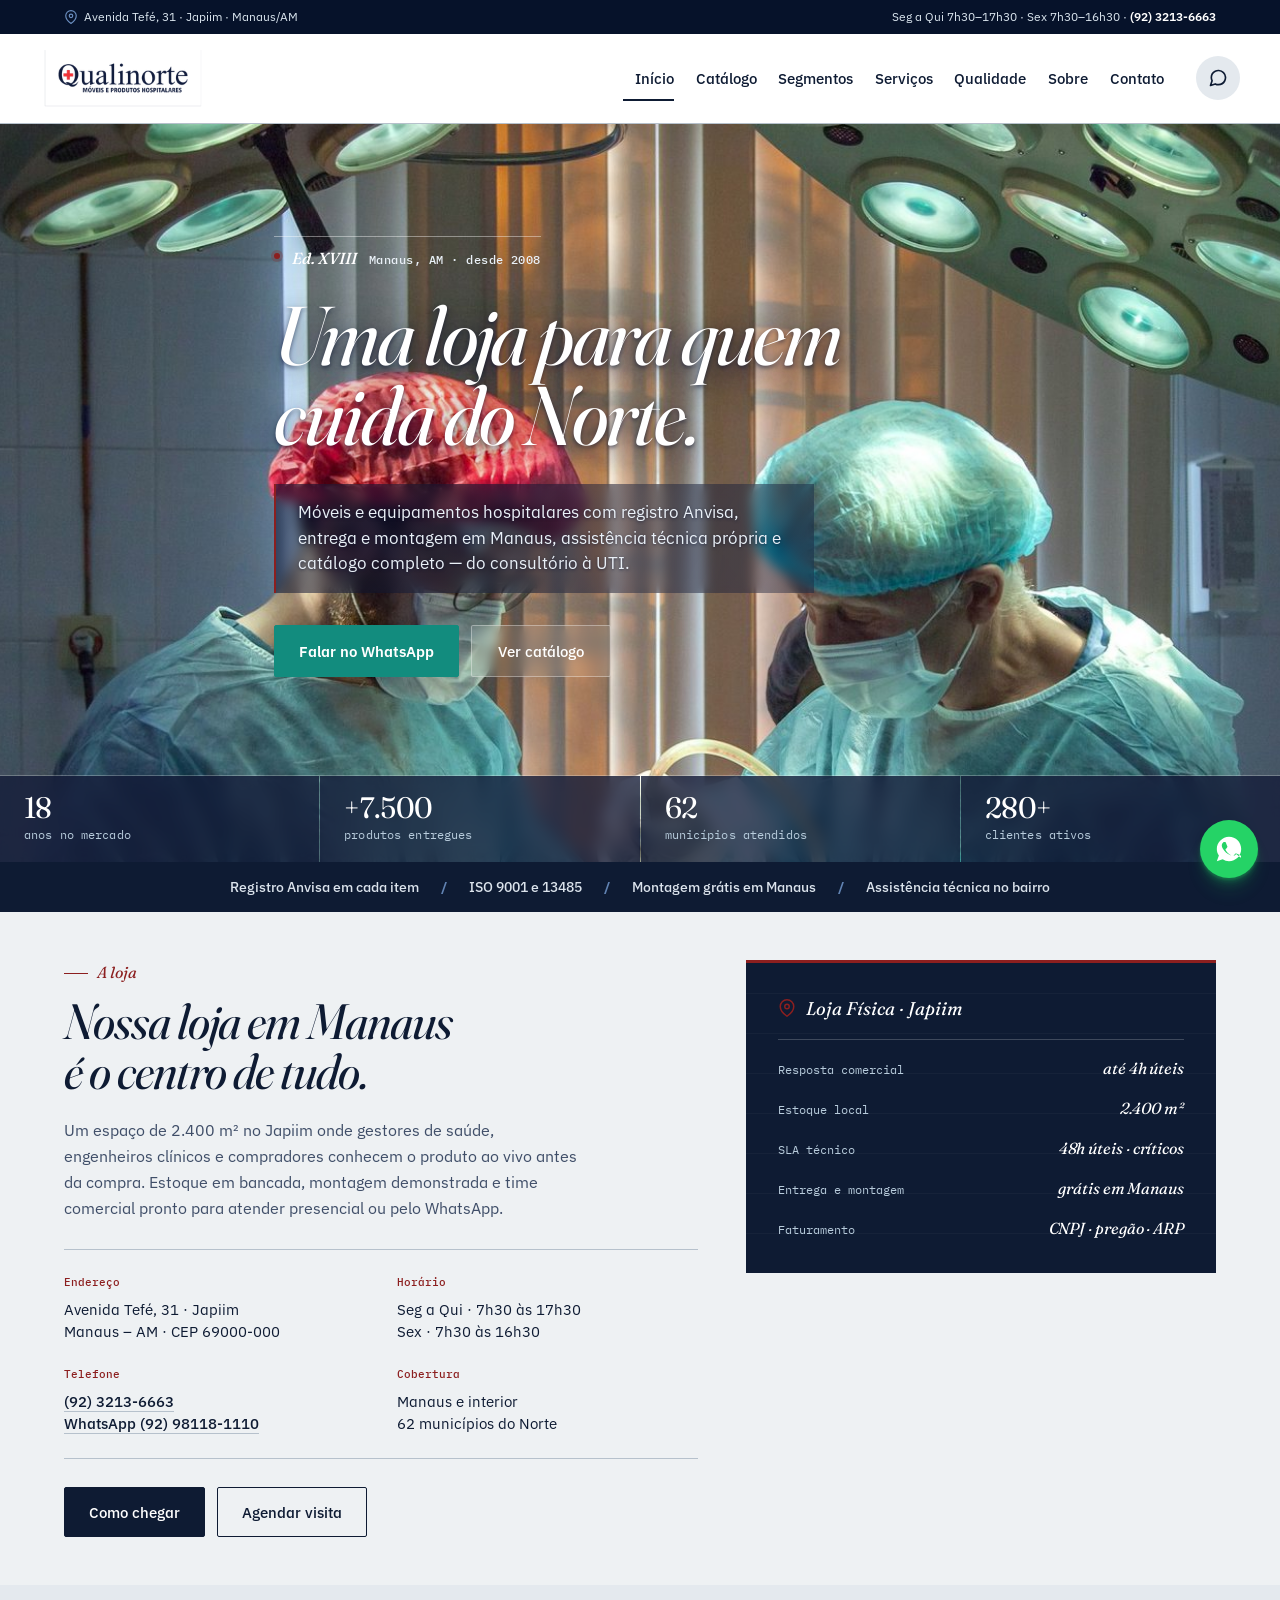
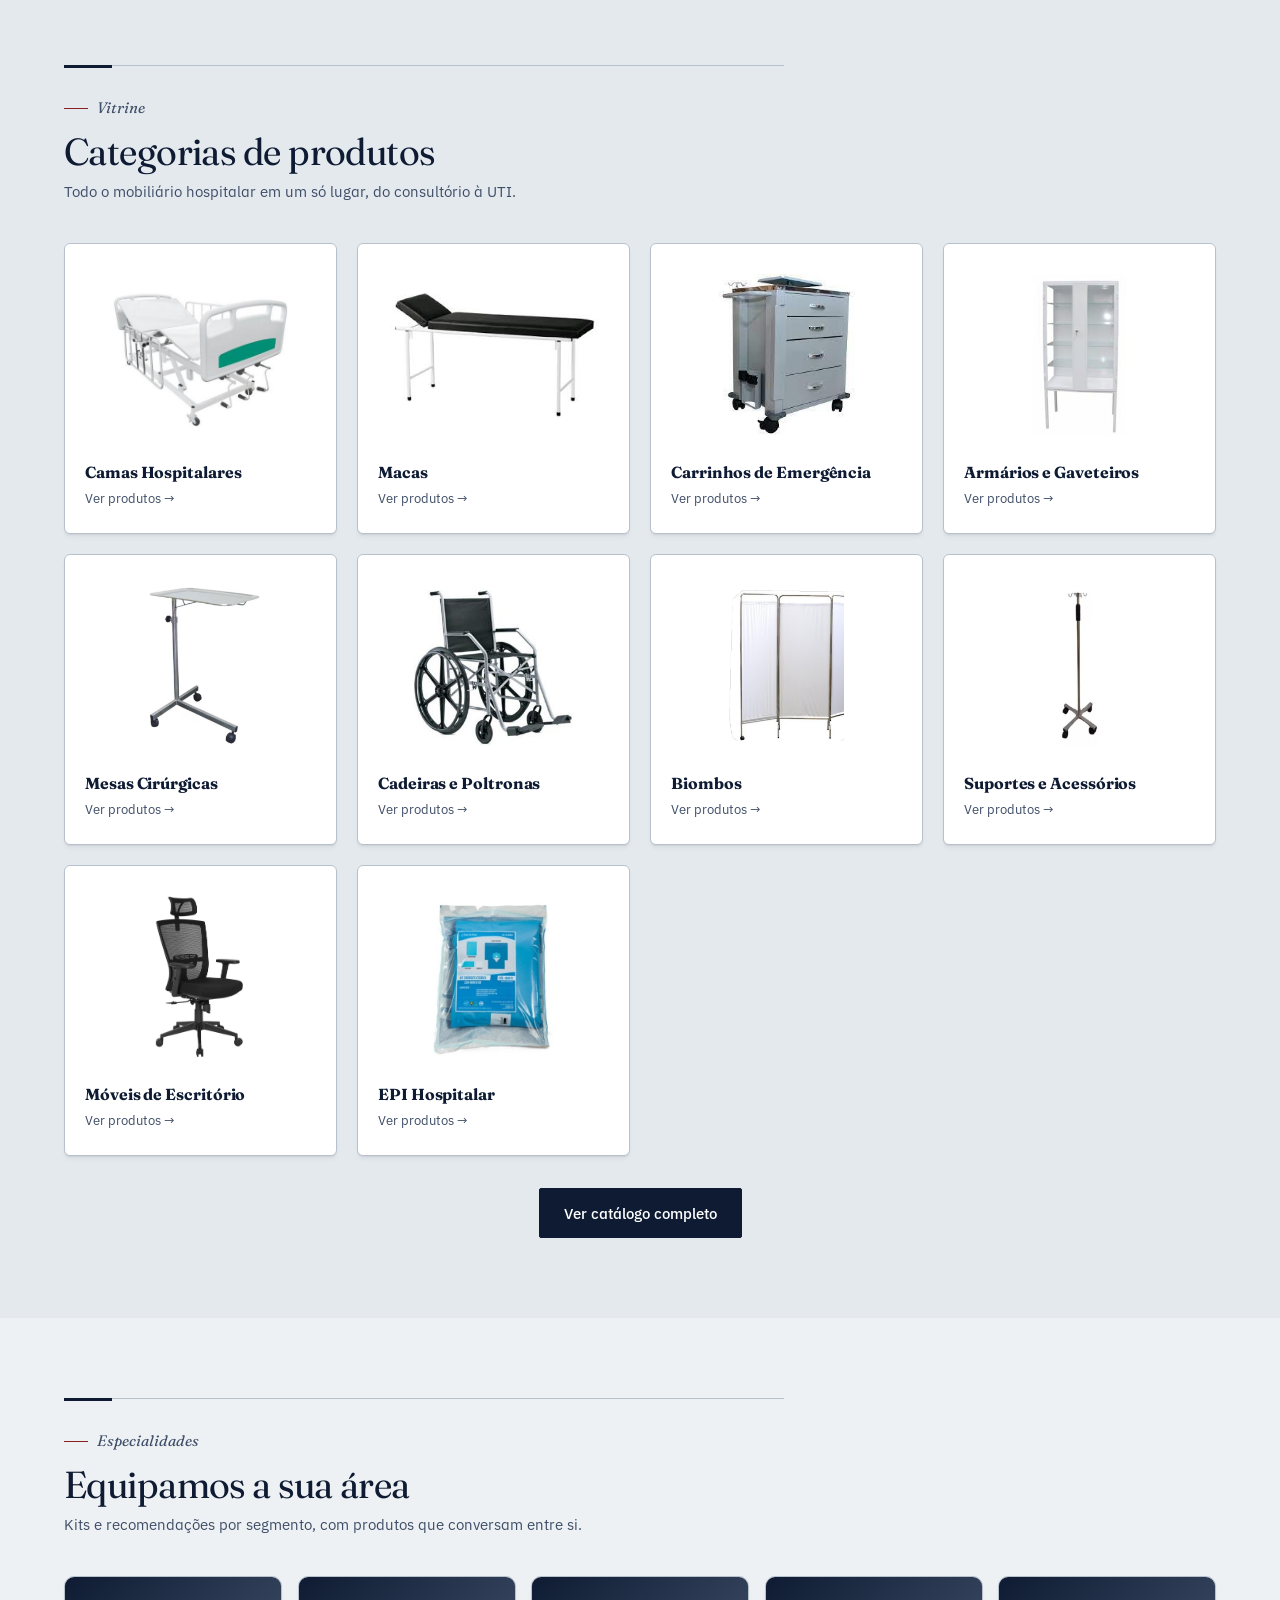
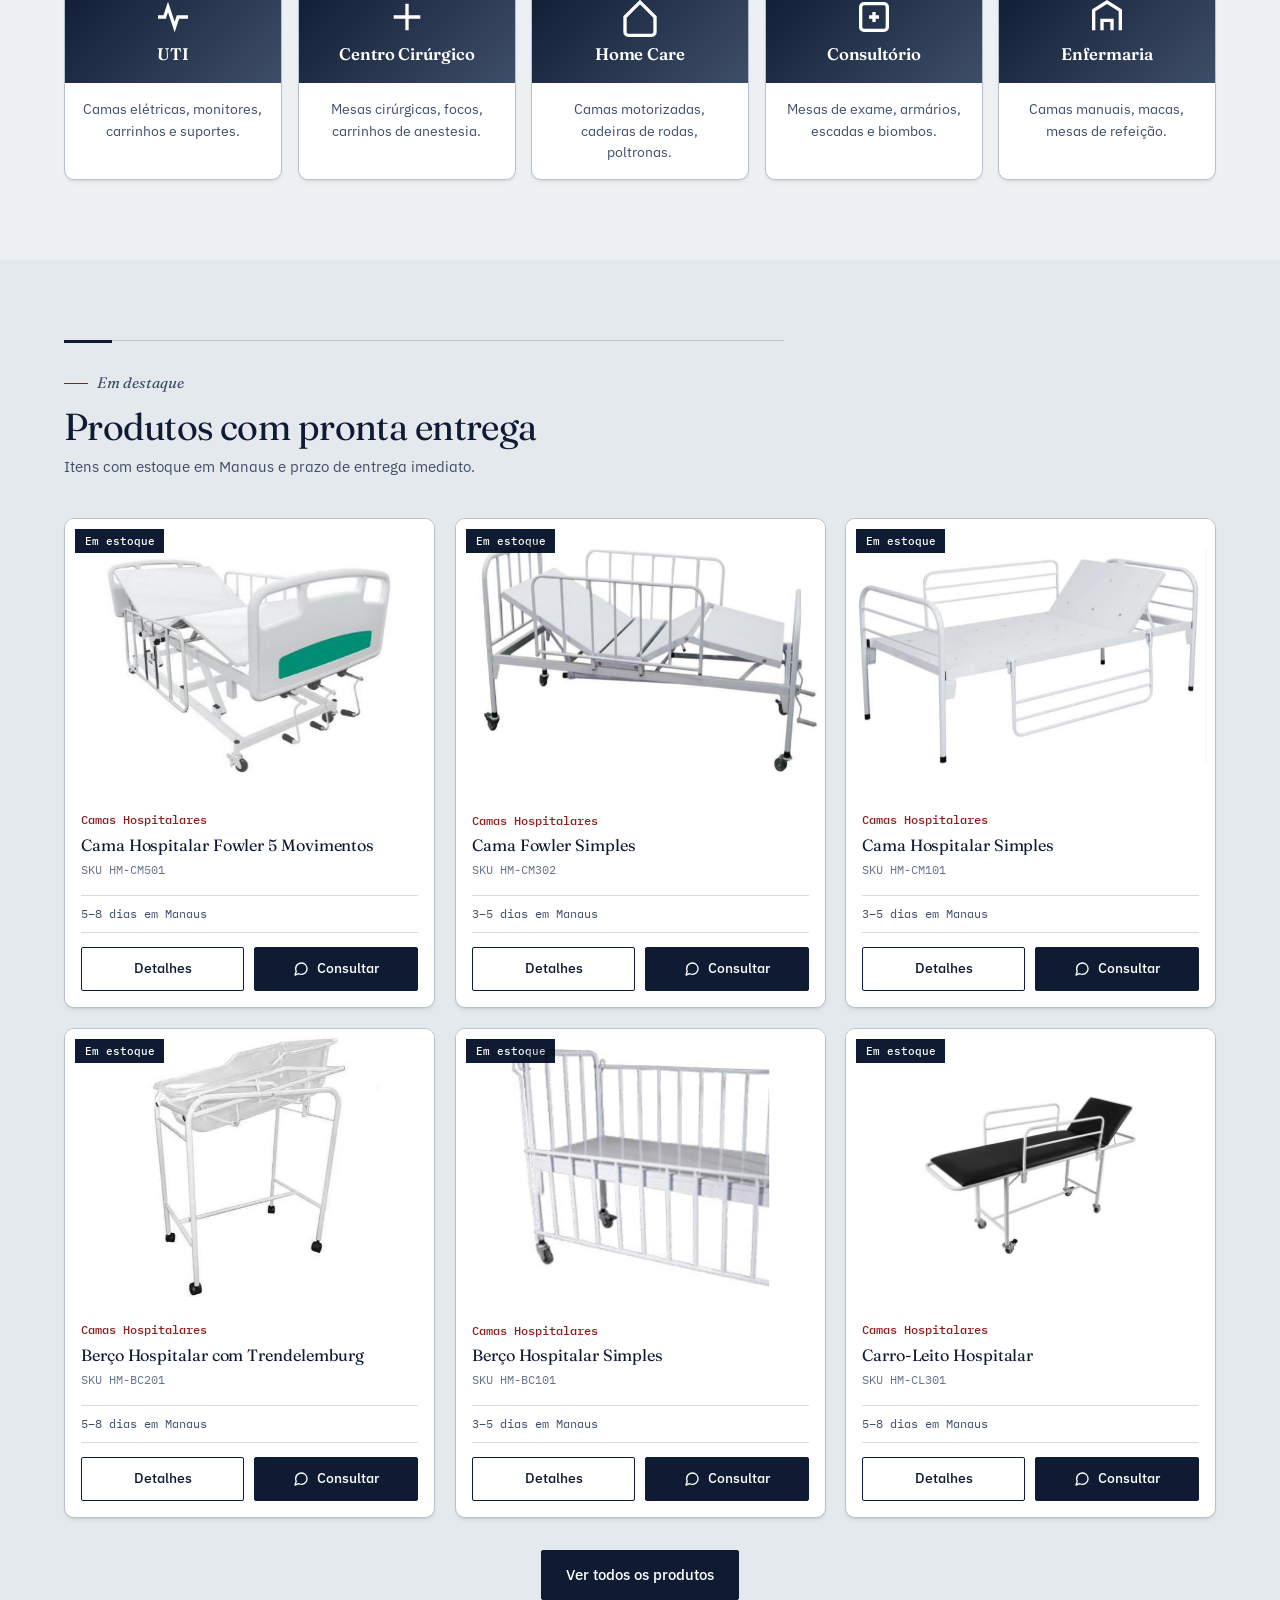
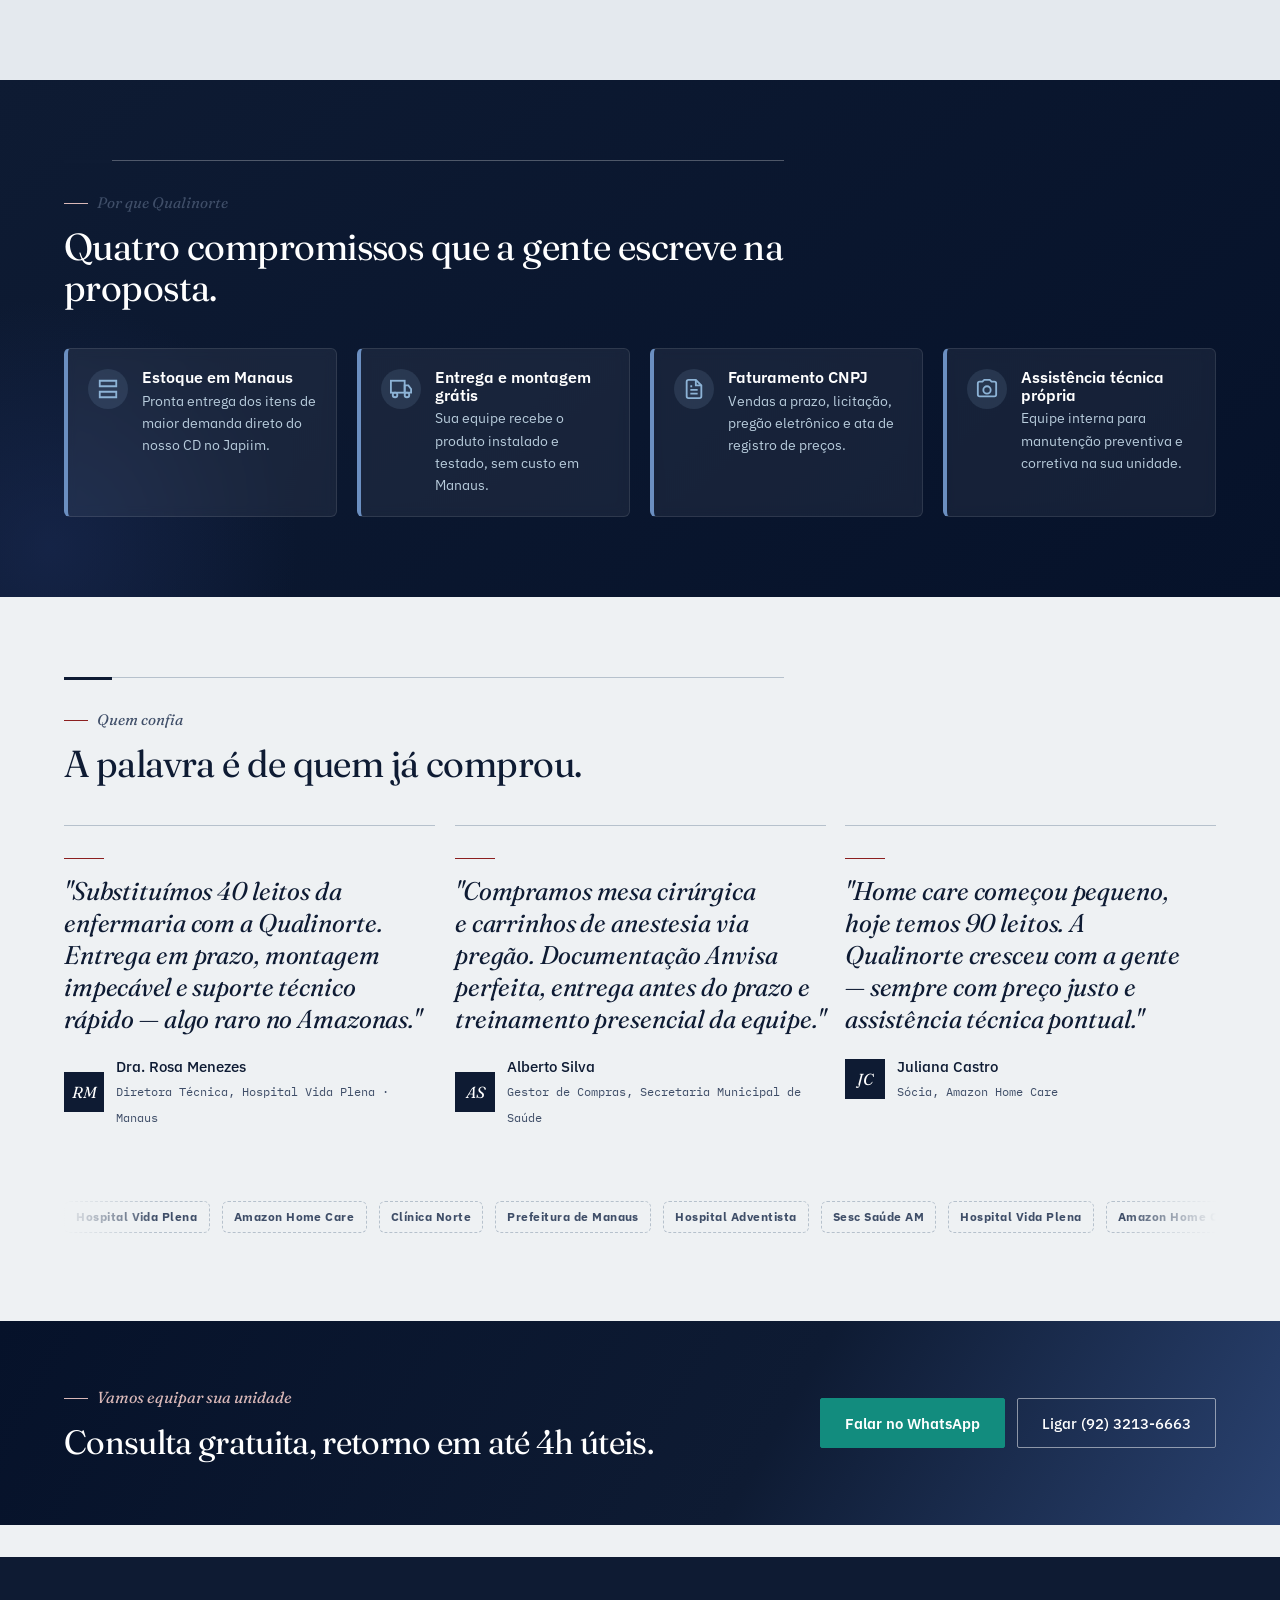
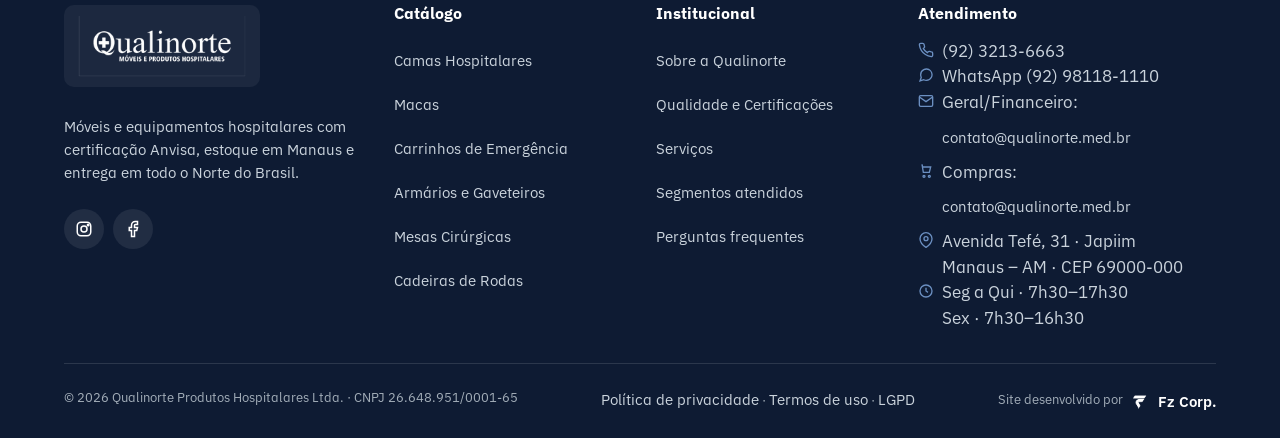
==== commit 1d857fdf: "design: identidade editorial-catalogo com Fraunces + Plex Redesign tipografico e cromatico para fugi" ====
--- a/index.html
+++ b/index.html
@@ -10,8 +10,8 @@
 <meta property="og:type" content="website">
 <link rel="preconnect" href="https://fonts.googleapis.com">
 <link rel="preconnect" href="https://fonts.gstatic.com" crossorigin>
-<link href="https://fonts.googleapis.com/css2?family=Montserrat:wght@400;500;600;700;800&display=swap" rel="stylesheet">
-<link rel="stylesheet" href="assets/css/styles.css?v=16">
+<link href="https://fonts.googleapis.com/css2?family=Fraunces:ital,opsz,wght@0,9..144,400;0,9..144,600;0,9..144,700;1,9..144,400;1,9..144,600&family=IBM+Plex+Mono:wght@400;500;600&family=IBM+Plex+Sans:wght@300;400;500;600;700&display=swap" rel="stylesheet">
+<link rel="stylesheet" href="assets/css/styles.css?v=17">
 <link rel="icon" type="image/x-icon" href="assets/img/favicon.ico">
 <link rel="icon" type="image/png" sizes="512x512" href="assets/img/favicon-512.png">
 <link rel="apple-touch-icon" sizes="180x180" href="assets/img/apple-touch-icon.png">
@@ -29,11 +29,12 @@
     <div class="hero-scrim"></div>
   </div>
   <div class="container hero-immersive-inner">
-    <p class="hero-eyebrow"><span class="dot"></span> Manaus · AM — atendendo o Norte desde 2008</p>
-    <h1>
-      A loja que <em>equipa</em><br>
-      quem <em>cuida</em>.
-    </h1>
+    <p class="hero-eyebrow">
+      <span class="dot"></span>
+      <span class="roman">Ed. XVIII</span>
+      <span>Manaus, AM · desde 2008</span>
+    </p>
+    <h1>Uma loja para quem cuida do Norte.</h1>
     <p class="hero-lede">
       Móveis e equipamentos hospitalares com registro Anvisa, entrega e montagem em Manaus,
       assistência técnica própria e catálogo completo — do consultório à UTI.
--- a/assets/css/styles.css
+++ b/assets/css/styles.css
@@ -1,19 +1,31 @@
 :root {
-  --color-primary: #1e2f5c;
-  --color-primary-dark: #0f1a3a;
-  --color-primary-light: #3b4d82;
+  /* Editorial catalog palette — cool paper + deep navy + crimson pulse */
+  --paper: #EEF1F3;
+  --paper-alt: #E4E9EE;
+  --paper-warm: #F4F1EA;  /* used only for soft product plates */
+  --snow: #FFFFFF;
+  --ink: #0E1B33;
+  --ink-2: #3F4E68;
+  --ink-3: #66738A;
+  --rule: #B6C1CC;
+  --rule-soft: #D4DBE2;
+  --pulse: #8C1F1F;        /* deep crimson — echoes the medical cross */
+  --pulse-dark: #6a1616;
+  --color-primary: #0E1B33;
+  --color-primary-dark: #06122a;
+  --color-primary-light: #3F4E68;
   --color-secondary: #6b8fc1;
   --color-secondary-dark: #4d6d99;
   --color-accent-soft: #8db3d6;
   --color-whatsapp: #128C7E;
   --color-whatsapp-dark: #075E54;
-  --color-neutral: #cfd6dd;
-  --color-neutral-light: #f1f4f7;
-  --color-surface: #FFFFFF;
-  --color-ink: #0a1230;
-  --color-muted: #4b5966;        /* 5.9:1 on white — passes AA */
-  --color-muted-light: #a9b3bc;  /* only for large text/lines */
-  --color-danger: #b83227;
+  --color-neutral: var(--rule);
+  --color-neutral-light: var(--paper-alt);
+  --color-surface: var(--snow);
+  --color-ink: var(--ink);
+  --color-muted: var(--ink-2);
+  --color-muted-light: var(--ink-3);
+  --color-danger: var(--pulse);
   --color-success: #256a29;
   /* Layered shadow system — each layer doubles y-offset + blur, decreasing opacity */
   --shadow-1:
@@ -51,8 +63,10 @@
   --radius-md: 10px;
   --radius-lg: 16px;
   --container: 1200px;
-  --font-heading: 'Montserrat', system-ui, sans-serif;
-  --font-body: 'Montserrat', system-ui, sans-serif;
+  --font-display: 'Fraunces', 'Times New Roman', Georgia, serif;
+  --font-heading: 'IBM Plex Sans', system-ui, sans-serif;
+  --font-body: 'IBM Plex Sans', system-ui, sans-serif;
+  --font-mono: 'IBM Plex Mono', ui-monospace, 'SF Mono', Menlo, monospace;
   /* Motion system — one curve, one philosophy */
   --ease: cubic-bezier(0.4, 0, 0.2, 1);
   --ease-out: cubic-bezier(0, 0, 0.2, 1);
@@ -72,30 +86,31 @@
 html { scroll-behavior: smooth; -webkit-text-size-adjust: 100%; }
 body {
   font-family: var(--font-body);
-  color: var(--color-ink);
-  background: var(--color-surface);
-  line-height: 1.6;
-  font-size: 16px;
+  color: var(--ink);
+  background: var(--paper);
+  line-height: 1.55;
+  font-size: 16.5px;
   -webkit-font-smoothing: antialiased;
   -moz-osx-font-smoothing: grayscale;
   overflow-x: hidden;
   text-rendering: optimizeLegibility;
+  font-feature-settings: "kern", "liga", "ss01";
 }
 img { max-width: 100%; display: block; height: auto; }
-a { color: var(--color-primary); text-decoration: none; transition: color .2s; }
-a:hover { color: var(--color-primary-dark); }
+a { color: var(--ink); text-decoration: none; text-decoration-skip-ink: auto; transition: color .2s; }
+a:hover { color: var(--pulse); }
 h1,h2,h3,h4,h5 {
-  font-family: var(--font-heading);
-  color: var(--color-ink);
-  line-height: 1.2;
-  font-weight: 700;
+  font-family: var(--font-display);
+  color: var(--ink);
+  line-height: 1.1;
+  font-weight: 400;
   letter-spacing: -0.015em;
 }
 /* Type scale: 12 14 16 18 24 32 48 */
-h1 { font-size: clamp(1.65rem, 5vw, 3rem); font-weight: 800; letter-spacing: -0.025em; }
-h2 { font-size: clamp(1.35rem, 4.5vw, 2rem); margin-bottom: .5rem; font-weight: 700; line-height: 1.15; }
-h3 { font-size: 1.06rem; font-weight: 600; }
-h4 { font-size: .98rem; font-weight: 600; }
+h1 { font-size: clamp(2rem, 6.5vw, 3.5rem); font-weight: 400; letter-spacing: -0.02em; line-height: 1.02; font-variation-settings: "opsz" 96; }
+h2 { font-size: clamp(1.5rem, 5vw, 2.35rem); margin-bottom: .5rem; font-weight: 400; line-height: 1.08; letter-spacing: -0.015em; font-variation-settings: "opsz" 60; }
+h3 { font-size: 1.12rem; font-weight: 600; font-variation-settings: "opsz" 24; letter-spacing: -0.005em; }
+h4 { font-family: var(--font-heading); font-size: .95rem; font-weight: 600; letter-spacing: 0; }
 p { color: var(--color-muted); font-size: 1rem; line-height: 1.6; }
 small { font-size: .875rem; }
 ul { list-style: none; }
@@ -126,28 +141,52 @@
 .topbar-loc svg { color: var(--color-secondary); }
 
 .container { width: 100%; max-width: var(--container); margin: 0 auto; padding: 0 16px; }
-.section { padding: 2rem 0; }
+.section { padding: 3rem 0; background: var(--paper); }
 .section-tight { padding: 1.4rem 0; }
-.section-alt { background: var(--color-neutral-light); }
+.section-alt { background: var(--paper-alt); }
 .eyebrow { display: none; }
 .section-header {
   max-width: 720px;
-  margin: 0 0 1.25rem;
-  padding-top: 1rem;
-  border-top: 2px solid var(--color-ink);
-}
-.section-header h2 { margin-bottom: .3rem; letter-spacing: -0.02em; }
-.section-header p { margin-top: .25rem; font-size: .9rem; }
+  margin: 0 0 2rem;
+  padding-top: 1.5rem;
+  border-top: 1px solid var(--rule);
+  position: relative;
+}
+.section-header::before {
+  content: "";
+  position: absolute;
+  top: -1px;
+  left: 0;
+  width: 3rem;
+  height: 3px;
+  background: var(--ink);
+}
+.section-header h2 { margin-bottom: .4rem; }
+.section-header p { margin-top: .35rem; font-size: .95rem; color: var(--ink-2); max-width: 60ch; }
 .section-eyebrow {
+  display: inline-flex;
+  align-items: baseline;
+  gap: .55rem;
+  font-family: var(--font-display);
+  font-style: italic;
+  font-size: 1rem;
+  font-weight: 400;
+  letter-spacing: 0;
+  text-transform: none;
+  color: var(--pulse);
+  margin-bottom: .75rem;
+  font-variation-settings: "opsz" 14;
+}
+.section-eyebrow::before {
+  content: "";
   display: inline-block;
-  font-size: .72rem;
-  font-weight: 700;
-  letter-spacing: .18em;
-  text-transform: uppercase;
-  color: var(--color-primary);
-  margin-bottom: .5rem;
-}
-.section-eyebrow-light { color: #8db3d6; }
+  width: 1.5rem;
+  height: 1px;
+  background: var(--pulse);
+  transform: translateY(-4px);
+}
+.section-eyebrow-light { color: #d9b8b8; }
+.section-eyebrow-light::before { background: #d9b8b8; }
 .h-light { color: #fff; }
 
 /* Buttons — grandes por padrão, target-tap 48px */
@@ -155,39 +194,35 @@
   display: inline-flex;
   align-items: center;
   justify-content: center;
-  gap: .5rem;
-  min-height: 48px;
-  padding: .8rem 1.375rem;
-  border-radius: var(--radius-sm);
-  font-weight: 600;
+  gap: .55rem;
+  min-height: 50px;
+  padding: .85rem 1.5rem;
+  border-radius: 2px;
+  font-weight: 500;
   font-family: var(--font-heading);
-  font-size: .9375rem;
+  font-size: .95rem;
   transition:
     background var(--dur-fast) var(--ease),
     color var(--dur-fast) var(--ease),
     border-color var(--dur-fast) var(--ease),
-    box-shadow var(--dur-med) var(--ease),
     transform var(--dur-fast) var(--ease);
-  border: 2px solid transparent;
+  border: 1.5px solid transparent;
   cursor: pointer;
   text-align: center;
   line-height: 1.2;
-  letter-spacing: -0.005em;
-  box-shadow: var(--shadow-1);
-  will-change: box-shadow, transform;
-}
-.btn:hover { box-shadow: var(--shadow-2); }
-.btn:active { transform: scale(.98); box-shadow: var(--shadow-1); }
-.btn-primary:hover { box-shadow: var(--shadow-brand); }
-.btn-primary { background: var(--color-primary); color: #fff; }
-.btn-primary:hover { background: var(--color-primary-dark); color: #fff; }
-.btn-secondary { background: var(--color-whatsapp); color: #fff; font-weight: 800; letter-spacing: .01em; border-color: var(--color-whatsapp); }
+  letter-spacing: 0;
+  box-shadow: none;
+}
+.btn:active { transform: scale(.985); }
+.btn-primary { background: var(--ink); color: #fff; border-color: var(--ink); }
+.btn-primary:hover { background: var(--pulse); border-color: var(--pulse); color: #fff; }
+.btn-secondary { background: var(--color-whatsapp); color: #fff; font-weight: 600; border-color: var(--color-whatsapp); }
 .btn-secondary:hover { background: var(--color-whatsapp-dark); color: #fff; border-color: var(--color-whatsapp-dark); }
-.btn-ghost { background: #fff; color: var(--color-primary); border-color: var(--color-primary); }
-.btn-ghost:hover { background: var(--color-primary); color: #fff; }
+.btn-ghost { background: transparent; color: var(--ink); border-color: var(--ink); }
+.btn-ghost:hover { background: var(--ink); color: #fff; }
 .btn-outline { background: transparent; color: #fff; border-color: rgba(255,255,255,.5); }
-.btn-outline:hover { background: #fff; color: var(--color-primary); border-color: #fff; }
-.btn-sm { min-height: 44px; padding: .55rem 1rem; font-size: .875rem; }
+.btn-outline:hover { background: #fff; color: var(--ink); border-color: #fff; }
+.btn-sm { min-height: 44px; padding: .55rem 1rem; font-size: .88rem; }
 .btn-block { width: 100%; }
 
 /* ============================================================
@@ -557,58 +592,55 @@
 /* ============================================================
    TESTIMONIALS
    ============================================================ */
-.test-grid { display: grid; grid-template-columns: 1fr; gap: 1rem; }
+.test-grid { display: grid; grid-template-columns: 1fr; gap: 0; }
 .test-card {
-  background: #fff;
-  padding: 1.5rem;
-  border-radius: var(--radius-md);
-  border: 1px solid var(--color-neutral);
-  box-shadow: var(--shadow-1);
-  transition:
-    border-color var(--dur) var(--ease),
-    box-shadow var(--dur-med) var(--ease),
-    transform var(--dur-med) var(--ease);
-  will-change: transform, box-shadow;
-}
-.test-card:hover {
-  border-color: var(--color-primary);
-  box-shadow: var(--shadow-2);
-  transform: translateY(-3px);
-}
+  background: transparent;
+  padding: 2rem 0;
+  border-radius: 0;
+  border: 0;
+  border-top: 1px solid var(--rule);
+  box-shadow: none;
+  transition: none;
+}
+.test-card:hover { transform: none; }
 .test-card blockquote {
-  color: var(--color-ink);
+  font-family: var(--font-display);
+  font-style: italic;
+  color: var(--ink);
   margin-bottom: 1.25rem;
-  line-height: 1.55;
+  line-height: 1.25;
+  font-size: clamp(1.15rem, 3vw, 1.6rem);
+  font-weight: 400;
+  position: relative;
+  padding-top: 0;
+  text-wrap: balance;
+  font-variation-settings: "opsz" 60;
+  letter-spacing: -0.005em;
+}
+.test-card blockquote::before {
+  content: '';
+  display: block;
+  width: 2.5rem;
+  height: 1px;
+  background: var(--pulse);
+  margin-bottom: 1rem;
+}
+.test-author { display: flex; align-items: center; gap: .75rem; padding-top: 0; border-top: 0; }
+.test-author .avatar {
+  width: 40px; height: 40px;
+  border-radius: 0;
+  background: var(--ink);
+  display: flex; align-items: center; justify-content: center;
+  font-family: var(--font-display);
+  font-style: italic;
+  font-weight: 400;
+  color: #fff;
   font-size: 1rem;
-  font-weight: 500;
-  position: relative;
-  padding-top: 1.5rem;
-}
-.test-card blockquote::before {
-  content: '“';
-  position: absolute;
-  top: -.4rem;
-  left: 0;
-  font-size: 3rem;
-  color: var(--color-primary);
-  line-height: 1;
-  font-family: Georgia, 'Times New Roman', serif;
-  opacity: .35;
-}
-.test-author { display: flex; align-items: center; gap: .75rem; padding-top: 1rem; border-top: 1px solid var(--color-neutral-light); }
-.test-author .avatar {
-  width: 44px; height: 44px;
-  border-radius: 50%;
-  background: var(--color-primary);
-  display: flex; align-items: center; justify-content: center;
-  font-family: var(--font-heading);
-  font-weight: 700;
-  color: #fff;
-  font-size: .95rem;
   flex-shrink: 0;
-}
-.test-author strong { display: block; font-size: .9375rem; color: var(--color-ink); font-weight: 600; }
-.test-author span { font-size: .8125rem; color: var(--color-muted); }
+  font-variation-settings: "opsz" 14;
+}
+.test-author strong { display: block; font-size: .95rem; color: var(--ink); font-weight: 500; font-family: var(--font-body); }
+.test-author span { font-family: var(--font-mono); font-size: .74rem; color: var(--ink-2); letter-spacing: 0; }
 .logo-strip {
   display: flex;
   justify-content: center;
@@ -762,15 +794,15 @@
   will-change: transform, box-shadow;
 }
 .product-card:hover {
-  border-color: var(--color-primary);
-  box-shadow: var(--shadow-3);
-  transform: translateY(-4px);
+  border-color: var(--ink);
+  box-shadow: none;
+  transform: translateY(-2px);
 }
 .product-card .product-image {
   aspect-ratio: 4/3;
-  background: var(--color-neutral-light);
+  background: var(--paper-warm);
   display: flex; align-items: center; justify-content: center;
-  color: var(--color-primary);
+  color: var(--ink-2);
   position: relative;
   overflow: hidden;
 }
@@ -782,26 +814,48 @@
   mix-blend-mode: multiply;
   transition: transform var(--dur-med) var(--ease);
 }
-.product-card:hover .product-image-photo img { transform: scale(1.04); }
+.product-card:hover .product-image-photo img { transform: scale(1.03); }
 .product-badge {
   position: absolute; top: 10px; left: 10px;
-  background: var(--color-secondary-dark);
-  color: #fff; font-size: .65rem;
-  padding: .18rem .5rem; border-radius: 999px;
-  font-weight: 700; letter-spacing: .05em;
-  text-transform: uppercase;
-}
-.product-body { padding: 1rem; display: flex; flex-direction: column; flex: 1; }
-.product-cat { font-size: .75rem; color: var(--color-primary); font-weight: 700; text-transform: uppercase; letter-spacing: .06em; }
-.product-body h3 { font-size: 1.0625rem; margin: .375rem 0; line-height: 1.3; }
-.product-sku { font-size: .8125rem; color: var(--color-muted); margin-bottom: .5rem; }
+  background: var(--ink);
+  color: #fff; font-size: .7rem;
+  padding: .22rem .6rem; border-radius: 0;
+  font-family: var(--font-mono);
+  font-weight: 500; letter-spacing: 0;
+  text-transform: none;
+}
+.product-body { padding: 1.1rem 1rem 1rem; display: flex; flex-direction: column; flex: 1; }
+.product-cat {
+  font-family: var(--font-mono);
+  font-size: .72rem;
+  color: var(--pulse);
+  font-weight: 500;
+  text-transform: none;
+  letter-spacing: 0;
+}
+.product-body h3 {
+  font-family: var(--font-display);
+  font-size: 1.15rem;
+  margin: .4rem 0 .35rem;
+  line-height: 1.15;
+  font-weight: 400;
+  letter-spacing: -0.005em;
+  font-variation-settings: "opsz" 24;
+}
+.product-sku {
+  font-family: var(--font-mono);
+  font-size: .78rem;
+  color: var(--ink-3);
+  margin-bottom: .5rem;
+}
 .product-meta {
   display: flex; justify-content: space-between;
-  font-size: .8125rem; color: var(--color-muted);
+  font-family: var(--font-mono);
+  font-size: .78rem; color: var(--ink-2);
   margin: .5rem 0 .875rem;
   padding: .5rem 0;
-  border-top: 1px dashed var(--color-neutral);
-  border-bottom: 1px dashed var(--color-neutral);
+  border-top: 1px solid var(--rule-soft);
+  border-bottom: 1px solid var(--rule-soft);
   gap: .5rem;
   flex-wrap: wrap;
 }
@@ -1473,56 +1527,73 @@
 }
 .hero-eyebrow {
   display: inline-flex;
-  align-items: center;
-  gap: .55rem;
-  font-size: .78rem;
-  font-weight: 600;
-  letter-spacing: .1em;
-  text-transform: uppercase;
-  color: #b8ccdc;
-  margin-bottom: 1.25rem;
-  padding: .4rem .8rem;
-  border: 1px solid rgba(255,255,255,.2);
-  border-radius: 999px;
-  background: rgba(255,255,255,.05);
-  backdrop-filter: blur(6px);
+  align-items: baseline;
+  gap: .75rem;
+  font-family: var(--font-mono);
+  font-size: .74rem;
+  font-weight: 500;
+  letter-spacing: .04em;
+  text-transform: none;
+  color: #eaf1f8;
+  margin-bottom: 1.5rem;
+  padding: 0;
+  border: 0;
+  border-top: 1px solid rgba(255,255,255,.4);
+  border-radius: 0;
+  background: transparent;
+  padding-top: .6rem;
 }
 .hero-eyebrow .dot {
-  width: 8px; height: 8px; border-radius: 50%;
-  background: var(--color-accent-soft);
-  box-shadow: 0 0 0 3px rgba(141,179,214,.28);
+  width: 6px; height: 6px; border-radius: 50%;
+  background: var(--pulse);
+  box-shadow: 0 0 0 3px rgba(140,31,31,.25);
+  align-self: center;
+  transform: translateY(-3px);
+}
+.hero-eyebrow .roman {
+  font-family: var(--font-display);
+  font-style: italic;
+  font-variation-settings: "opsz" 14;
+  font-size: 1rem;
+  letter-spacing: 0;
+  color: #fff;
 }
 .hero-immersive h1 {
-  color: #fff;
-  font-size: clamp(2.1rem, 8vw, 4.75rem);
-  font-weight: 800;
-  letter-spacing: -0.035em;
-  line-height: .98;
-  margin-bottom: 1.5rem;
+  font-family: var(--font-display);
+  color: #fff;
+  font-size: clamp(2.5rem, 9vw, 5.5rem);
+  font-style: italic;
+  font-weight: 400;
+  letter-spacing: -0.025em;
+  line-height: .96;
+  margin-bottom: 1.75rem;
+  font-variation-settings: "opsz" 144;
+  text-wrap: balance;
   text-shadow:
     0 2px 4px rgba(10,18,48,.55),
     0 6px 24px rgba(10,18,48,.45),
     0 12px 48px rgba(10,18,48,.35);
 }
+.hero-immersive h1 .roman {
+  font-style: normal;
+  font-variation-settings: "opsz" 144;
+}
 .hero-immersive h1 em {
-  font-style: normal;
-  color: #fff;
-  background: linear-gradient(120deg, #ffffff 0%, #b8ccdc 60%, #8db3d6 100%);
-  -webkit-background-clip: text;
-  background-clip: text;
-  -webkit-text-fill-color: transparent;
+  font-style: italic;
+  color: inherit;
   padding-right: .05em;
 }
 .hero-immersive .hero-lede {
+  font-family: var(--font-body);
   color: #eaf1f8;
-  font-size: 1.02rem;
+  font-size: 1.04rem;
   line-height: 1.55;
-  max-width: 560px;
+  max-width: 54ch;
   margin-bottom: 2rem;
-  padding: 1rem 1.25rem;
+  padding: 1rem 1.25rem 1rem 1.4rem;
   background: linear-gradient(120deg, rgba(10,18,48,.55), rgba(15,26,58,.4));
-  border-left: 3px solid rgba(141,179,214,.6);
-  border-radius: 4px;
+  border-left: 2px solid var(--pulse);
+  border-radius: 0;
   backdrop-filter: blur(6px);
   -webkit-backdrop-filter: blur(6px);
   text-shadow: 0 1px 3px rgba(10,18,48,.6);
@@ -1555,17 +1626,19 @@
   gap: .1rem;
 }
 .hero-kpis strong {
-  font-family: var(--font-heading);
-  font-size: 1.35rem;
-  font-weight: 800;
+  font-family: var(--font-display);
+  font-size: 1.65rem;
+  font-weight: 400;
   color: #fff;
   letter-spacing: -0.02em;
   line-height: 1;
+  font-variation-settings: "opsz" 60;
 }
 .hero-kpis span {
-  font-size: .7rem;
+  font-family: var(--font-mono);
+  font-size: .68rem;
   color: #b8ccdc;
-  letter-spacing: .02em;
+  letter-spacing: .01em;
 }
 
 /* ============================================================
@@ -1579,91 +1652,106 @@
 }
 .store-copy .section-eyebrow { margin-bottom: .75rem; }
 .store-copy h2 {
-  font-size: clamp(1.6rem, 5vw, 2.6rem);
-  letter-spacing: -0.025em;
-  line-height: 1.05;
-  margin-bottom: 1rem;
-  color: var(--color-ink);
+  font-family: var(--font-display);
+  font-style: italic;
+  font-size: clamp(1.9rem, 6vw, 3.1rem);
+  letter-spacing: -0.02em;
+  line-height: 1;
+  margin-bottom: 1.25rem;
+  color: var(--ink);
+  font-variation-settings: "opsz" 96;
+  text-wrap: balance;
+  max-width: 14ch;
 }
 .store-lead {
-  font-size: 1rem;
-  color: var(--color-muted);
+  font-size: 1.02rem;
+  color: var(--ink-2);
   line-height: 1.6;
-  margin-bottom: 1.5rem;
-  max-width: 560px;
+  margin-bottom: 1.75rem;
+  max-width: 52ch;
 }
 .store-facts {
   display: grid;
   grid-template-columns: 1fr 1fr;
-  gap: 1.25rem 1.5rem;
-  margin: 0 0 1.5rem;
-  padding: 1.25rem 0;
-  border-top: 2px solid var(--color-ink);
-  border-bottom: 1px solid var(--color-neutral);
+  gap: 1.5rem 2rem;
+  margin: 0 0 1.75rem;
+  padding: 1.5rem 0;
+  border-top: 1px solid var(--rule);
+  border-bottom: 1px solid var(--rule);
 }
 .store-facts dt {
-  font-size: .72rem;
-  font-weight: 700;
-  letter-spacing: .1em;
-  text-transform: uppercase;
-  color: var(--color-primary);
-  margin-bottom: .35rem;
+  font-family: var(--font-mono);
+  font-size: .7rem;
+  font-weight: 500;
+  letter-spacing: 0;
+  text-transform: none;
+  color: var(--pulse);
+  margin-bottom: .4rem;
 }
 .store-facts dd {
-  font-size: .9rem;
-  color: var(--color-ink);
+  font-size: .95rem;
+  color: var(--ink);
   line-height: 1.45;
-  font-weight: 500;
-}
-.store-facts dd a { color: var(--color-primary); font-weight: 600; }
-.store-facts dd a:hover { color: var(--color-primary-dark); text-decoration: underline; }
+  font-weight: 400;
+}
+.store-facts dd a { color: var(--ink); font-weight: 500; border-bottom: 1px solid var(--rule); }
+.store-facts dd a:hover { color: var(--pulse); border-bottom-color: var(--pulse); }
 .store-ctas { display: flex; gap: .75rem; flex-wrap: wrap; }
 
 .store-plaque {
-  background: linear-gradient(160deg, var(--color-primary-dark) 0%, var(--color-primary) 100%);
-  color: #fff;
-  border-radius: var(--radius-lg);
-  padding: 1.5rem;
-  box-shadow: var(--shadow-3);
+  background: var(--ink);
+  color: #fff;
+  border-radius: 0;
+  padding: 1.75rem 1.5rem;
+  box-shadow: none;
   position: relative;
   overflow: hidden;
+  border-top: 3px solid var(--pulse);
 }
 .store-plaque::before {
   content: '';
   position: absolute;
-  top: -80px; right: -80px;
-  width: 220px; height: 220px;
-  background: radial-gradient(circle, rgba(141,179,214,.2) 0%, transparent 70%);
+  top: 0; left: 0;
+  width: 100%; height: 100%;
+  background:
+    repeating-linear-gradient(0deg, transparent 0, transparent 39px, rgba(255,255,255,.03) 39px, rgba(255,255,255,.03) 40px);
   pointer-events: none;
 }
 .plaque-header {
   display: flex;
-  align-items: center;
-  gap: .55rem;
-  font-family: var(--font-heading);
-  font-weight: 700;
-  font-size: .95rem;
-  letter-spacing: .02em;
+  align-items: baseline;
+  gap: .6rem;
+  font-family: var(--font-display);
+  font-style: italic;
+  font-weight: 400;
+  font-size: 1.15rem;
+  letter-spacing: 0;
   padding-bottom: 1rem;
   margin-bottom: 1rem;
-  border-bottom: 1px solid rgba(255,255,255,.18);
-}
-.plaque-header svg { width: 20px; height: 20px; color: var(--color-secondary); }
-.plaque-list { list-style: none; padding: 0; margin: 0; display: flex; flex-direction: column; gap: .85rem; }
+  border-bottom: 1px solid rgba(255,255,255,.2);
+  position: relative;
+  z-index: 1;
+  font-variation-settings: "opsz" 24;
+}
+.plaque-header svg { width: 18px; height: 18px; color: var(--pulse); transform: translateY(2px); }
+.plaque-list { list-style: none; padding: 0; margin: 0; display: flex; flex-direction: column; gap: .95rem; position: relative; z-index: 1; }
 .plaque-list li {
   display: flex;
   justify-content: space-between;
   align-items: baseline;
   gap: 1rem;
-  font-size: .85rem;
-}
-.plaque-list .pl-label { color: #b8ccdc; font-weight: 500; }
+  font-size: .88rem;
+}
+.plaque-list .pl-label { font-family: var(--font-mono); color: #b8ccdc; font-weight: 400; font-size: .78rem; }
 .plaque-list .pl-value {
-  font-family: var(--font-heading);
-  font-weight: 700;
+  font-family: var(--font-display);
+  font-weight: 400;
+  font-style: italic;
   color: #fff;
   text-align: right;
-  letter-spacing: -0.01em;
+  letter-spacing: -0.005em;
+  font-size: 1rem;
+  font-variation-settings: "opsz" 14;
 }
 
 /* ============================================================
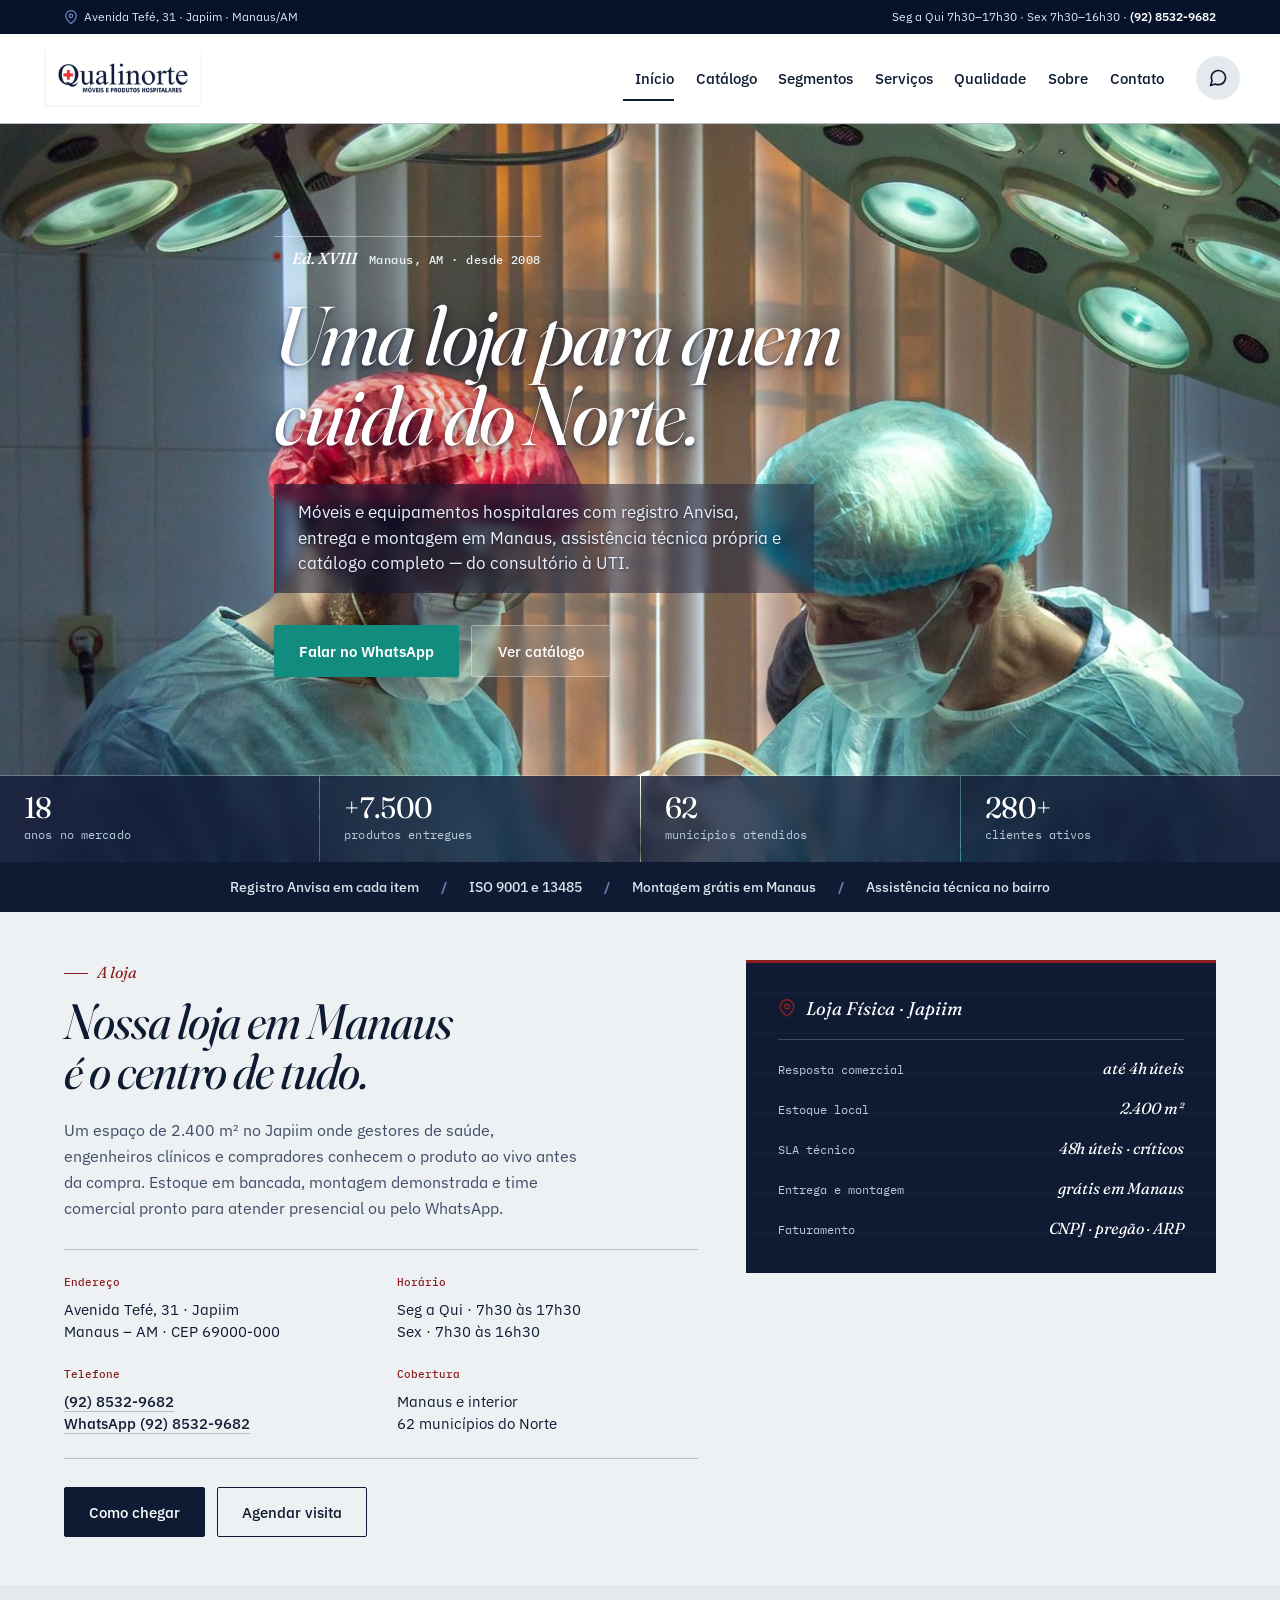
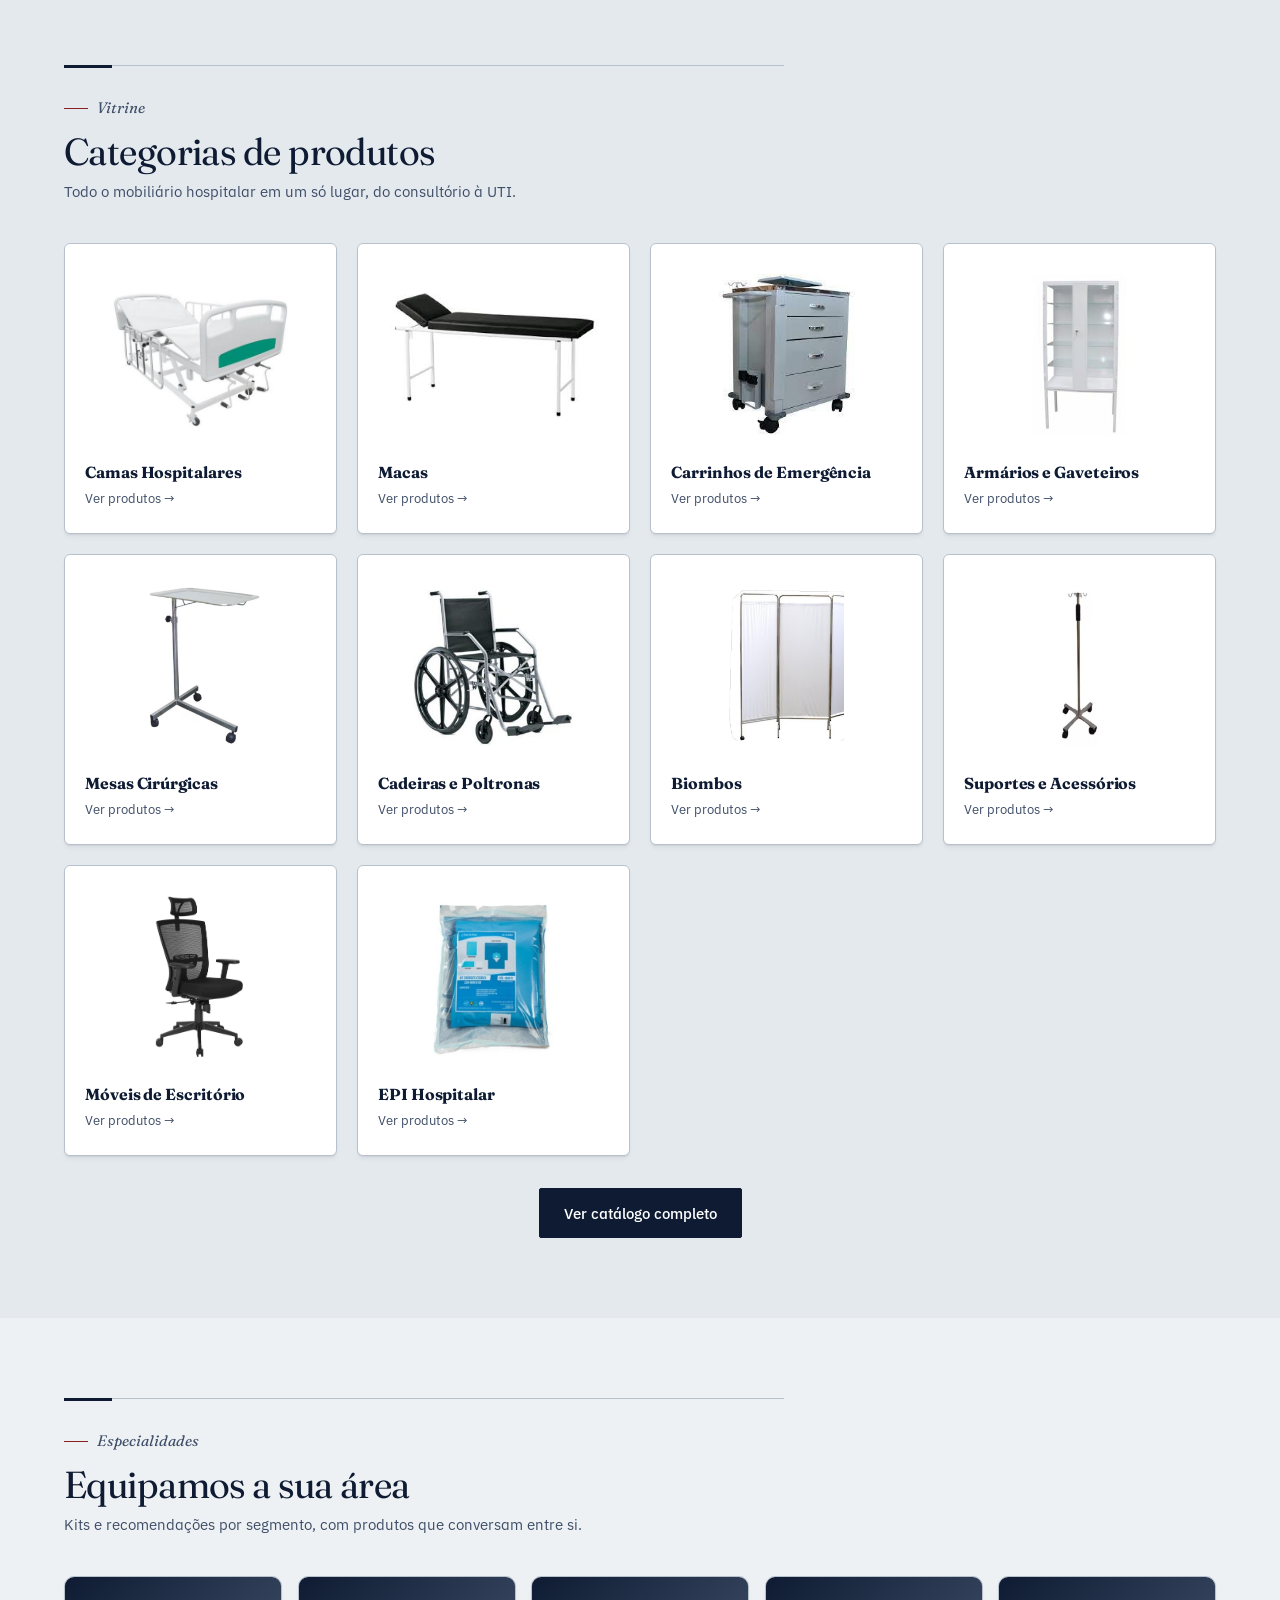
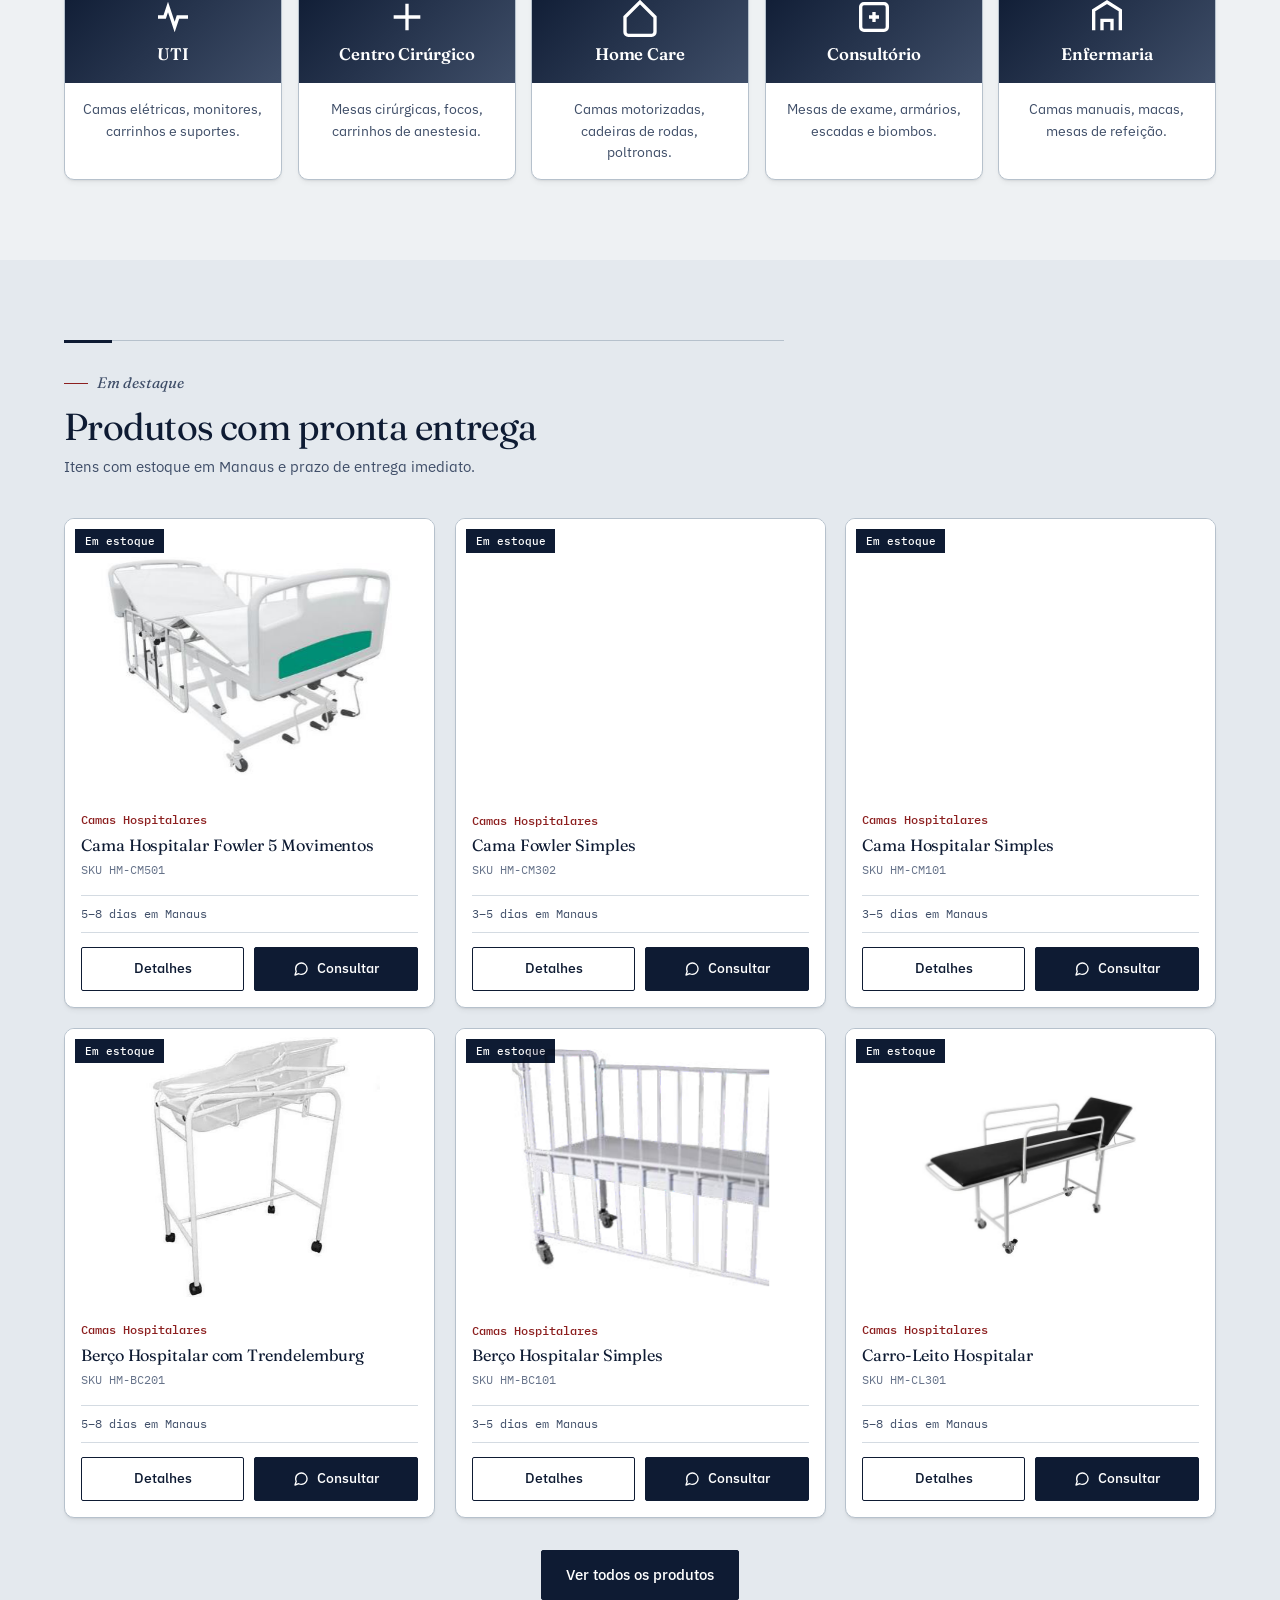
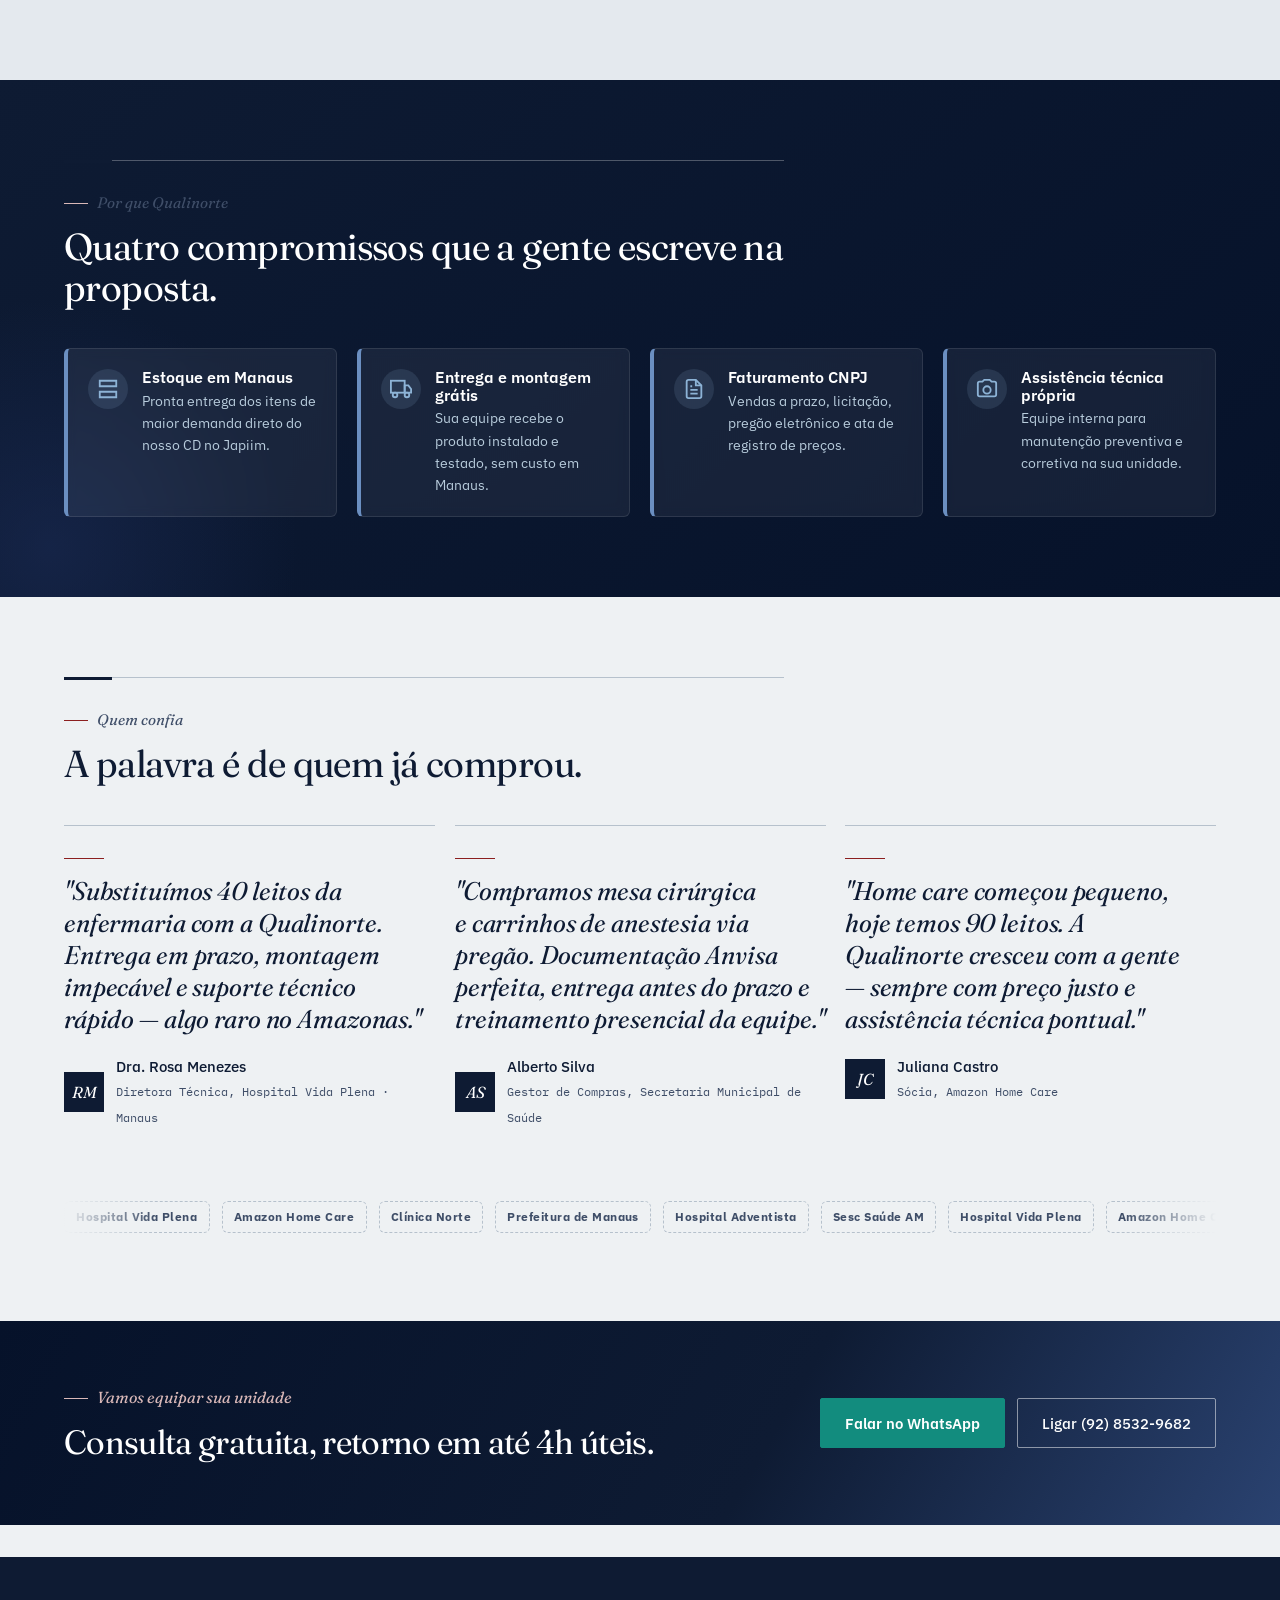
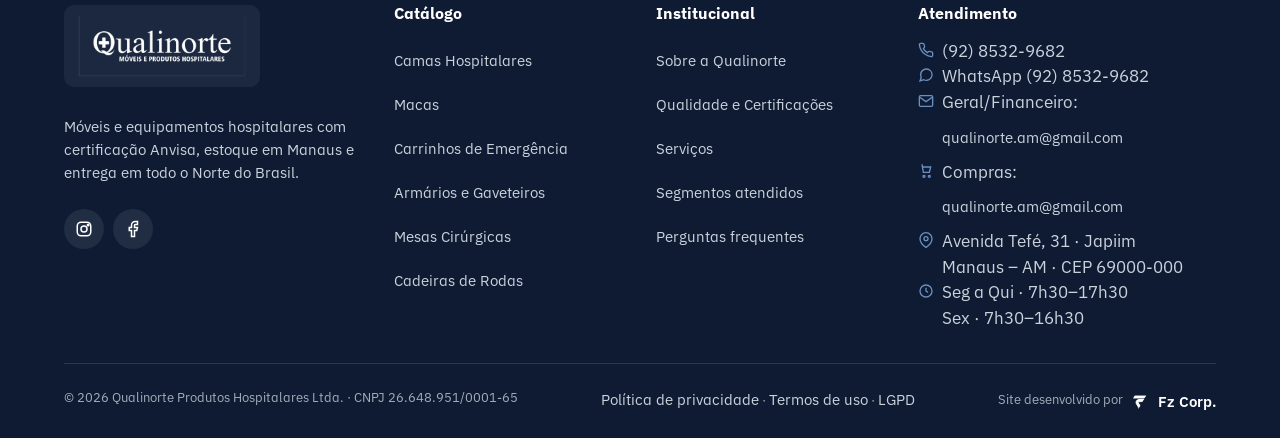
==== commit 9f9c3ad6: "chore: atualiza contato para (92) 8532-9682 e qualinorte.am@gmail.com - Telefone, WhatsApp (wa.me) e" ====
--- a/index.html
+++ b/index.html
@@ -16,7 +16,7 @@
 <link rel="icon" type="image/png" sizes="512x512" href="assets/img/favicon-512.png">
 <link rel="apple-touch-icon" sizes="180x180" href="assets/img/apple-touch-icon.png">
 <script type="application/ld+json">
-{"@context":"https://schema.org","@type":"LocalBusiness","name":"Qualinorte Produtos Hospitalares","image":"https://qualinorte.med.br/assets/img/logo.png","address":{"@type":"PostalAddress","streetAddress":"Avenida Tefé, 31, Japiim","postalCode":"69000-000","addressLocality":"Manaus","addressRegion":"AM","addressCountry":"BR"},"telephone":"+55-92-3213-6663","email":"contato@qualinorte.med.br","taxID":"26.648.951/0001-65","priceRange":"$$","url":"https://qualinorte.med.br"}
+{"@context":"https://schema.org","@type":"LocalBusiness","name":"Qualinorte Produtos Hospitalares","image":"https://qualinorte.med.br/assets/img/logo.png","address":{"@type":"PostalAddress","streetAddress":"Avenida Tefé, 31, Japiim","postalCode":"69000-000","addressLocality":"Manaus","addressRegion":"AM","addressCountry":"BR"},"telephone":"+55-92-8532-9682","email":"qualinorte.am@gmail.com","taxID":"26.648.951/0001-65","priceRange":"$$","url":"https://qualinorte.med.br"}
 </script>
 </head>
 <body>
@@ -40,7 +40,7 @@
       assistência técnica própria e catálogo completo — do consultório à UTI.
     </p>
     <div class="hero-ctas">
-      <a href="https://wa.me/5592981181110?text=Ol%C3%A1%2C%20gostaria%20de%20um%20atendimento." target="_blank" rel="noopener" class="btn btn-secondary">Falar no WhatsApp</a>
+      <a href="https://wa.me/559285329682?text=Ol%C3%A1%2C%20gostaria%20de%20um%20atendimento." target="_blank" rel="noopener" class="btn btn-secondary">Falar no WhatsApp</a>
       <a href="produtos.html" class="btn btn-hero-ghost">Ver catálogo</a>
     </div>
   </div>
@@ -88,7 +88,7 @@
           </div>
           <div>
             <dt>Telefone</dt>
-            <dd><a href="tel:+559232136663">(92) 3213-6663</a><br><a href="https://wa.me/5592981181110" target="_blank" rel="noopener">WhatsApp (92) 98118-1110</a></dd>
+            <dd><a href="tel:+559285329682">(92) 8532-9682</a><br><a href="https://wa.me/559285329682" target="_blank" rel="noopener">WhatsApp (92) 8532-9682</a></dd>
           </div>
           <div>
             <dt>Cobertura</dt>
@@ -97,7 +97,7 @@
         </dl>
         <div class="store-ctas">
           <a href="contato.html" class="btn btn-primary">Como chegar</a>
-          <a href="https://wa.me/5592981181110?text=Ol%C3%A1%2C%20gostaria%20de%20agendar%20uma%20visita%20%C3%A0%20loja." target="_blank" rel="noopener" class="btn btn-ghost">Agendar visita</a>
+          <a href="https://wa.me/559285329682?text=Ol%C3%A1%2C%20gostaria%20de%20agendar%20uma%20visita%20%C3%A0%20loja." target="_blank" rel="noopener" class="btn btn-ghost">Agendar visita</a>
         </div>
       </div>
       <aside class="store-plaque" aria-label="Compromissos comerciais">
@@ -211,8 +211,8 @@
         <h2 class="h-light">Consulta gratuita, retorno em até 4h úteis.</h2>
       </div>
       <div class="cta-final-actions">
-        <a href="https://wa.me/5592981181110?text=Ol%C3%A1%2C%20gostaria%20de%20um%20atendimento." target="_blank" rel="noopener" class="btn btn-secondary">Falar no WhatsApp</a>
-        <a href="tel:+559232136663" class="btn btn-outline">Ligar (92) 3213-6663</a>
+        <a href="https://wa.me/559285329682?text=Ol%C3%A1%2C%20gostaria%20de%20um%20atendimento." target="_blank" rel="noopener" class="btn btn-secondary">Falar no WhatsApp</a>
+        <a href="tel:+559285329682" class="btn btn-outline">Ligar (92) 8532-9682</a>
       </div>
     </div>
   </div>
--- a/assets/css/styles.css
+++ b/assets/css/styles.css
@@ -1046,38 +1046,6 @@
 /* ============================================================
    WHATSAPP FLOAT + STICKY BOTTOM ACTION BAR (mobile)
    ============================================================ */
-.wa-float {
-  position: fixed;
-  right: 16px;
-  bottom: 88px;
-  z-index: 90;
-  background: #25d366;
-  color: #fff;
-  width: 54px; height: 54px;
-  border-radius: 50%;
-  display: none; align-items: center; justify-content: center;
-  box-shadow:
-    0px 2px 2px 0px rgba(37,211,102,0.20),
-    0px 4px 4px 0px rgba(37,211,102,0.16),
-    0px 8px 8px 0px rgba(37,211,102,0.12),
-    0px 16px 16px 0px rgba(37,211,102,0.08);
-  transition:
-    transform var(--dur-med) var(--ease),
-    box-shadow var(--dur-med) var(--ease);
-}
-.wa-float:hover {
-  transform: translateY(-2px) scale(1.04);
-  color: #fff;
-  box-shadow:
-    0px 2px 2px 0px rgba(37,211,102,0.28),
-    0px 4px 4px 0px rgba(37,211,102,0.22),
-    0px 8px 8px 0px rgba(37,211,102,0.16),
-    0px 16px 16px 0px rgba(37,211,102,0.11),
-    0px 24px 24px 0px rgba(37,211,102,0.08);
-}
-.wa-float:active { transform: scale(.96); }
-.wa-float svg { width: 28px; height: 28px; }
-
 /* Drawer */
 .quote-drawer {
   position: fixed;
@@ -1409,8 +1377,6 @@
   .section-header { margin-bottom: 2.5rem; }
   .page-hero { padding: 3rem 0 3.5rem; }
   .page-hero p { font-size: 1rem; }
-  .wa-float { display: inline-flex; bottom: 22px; right: 22px; width: 58px; height: 58px; }
-  .wa-float svg { width: 30px; height: 30px; }
   .toast { left: auto; bottom: 100px; right: 22px; max-width: 320px; }
   .mobile-bottom-bar { display: none; }
   body { padding-bottom: 0; }
